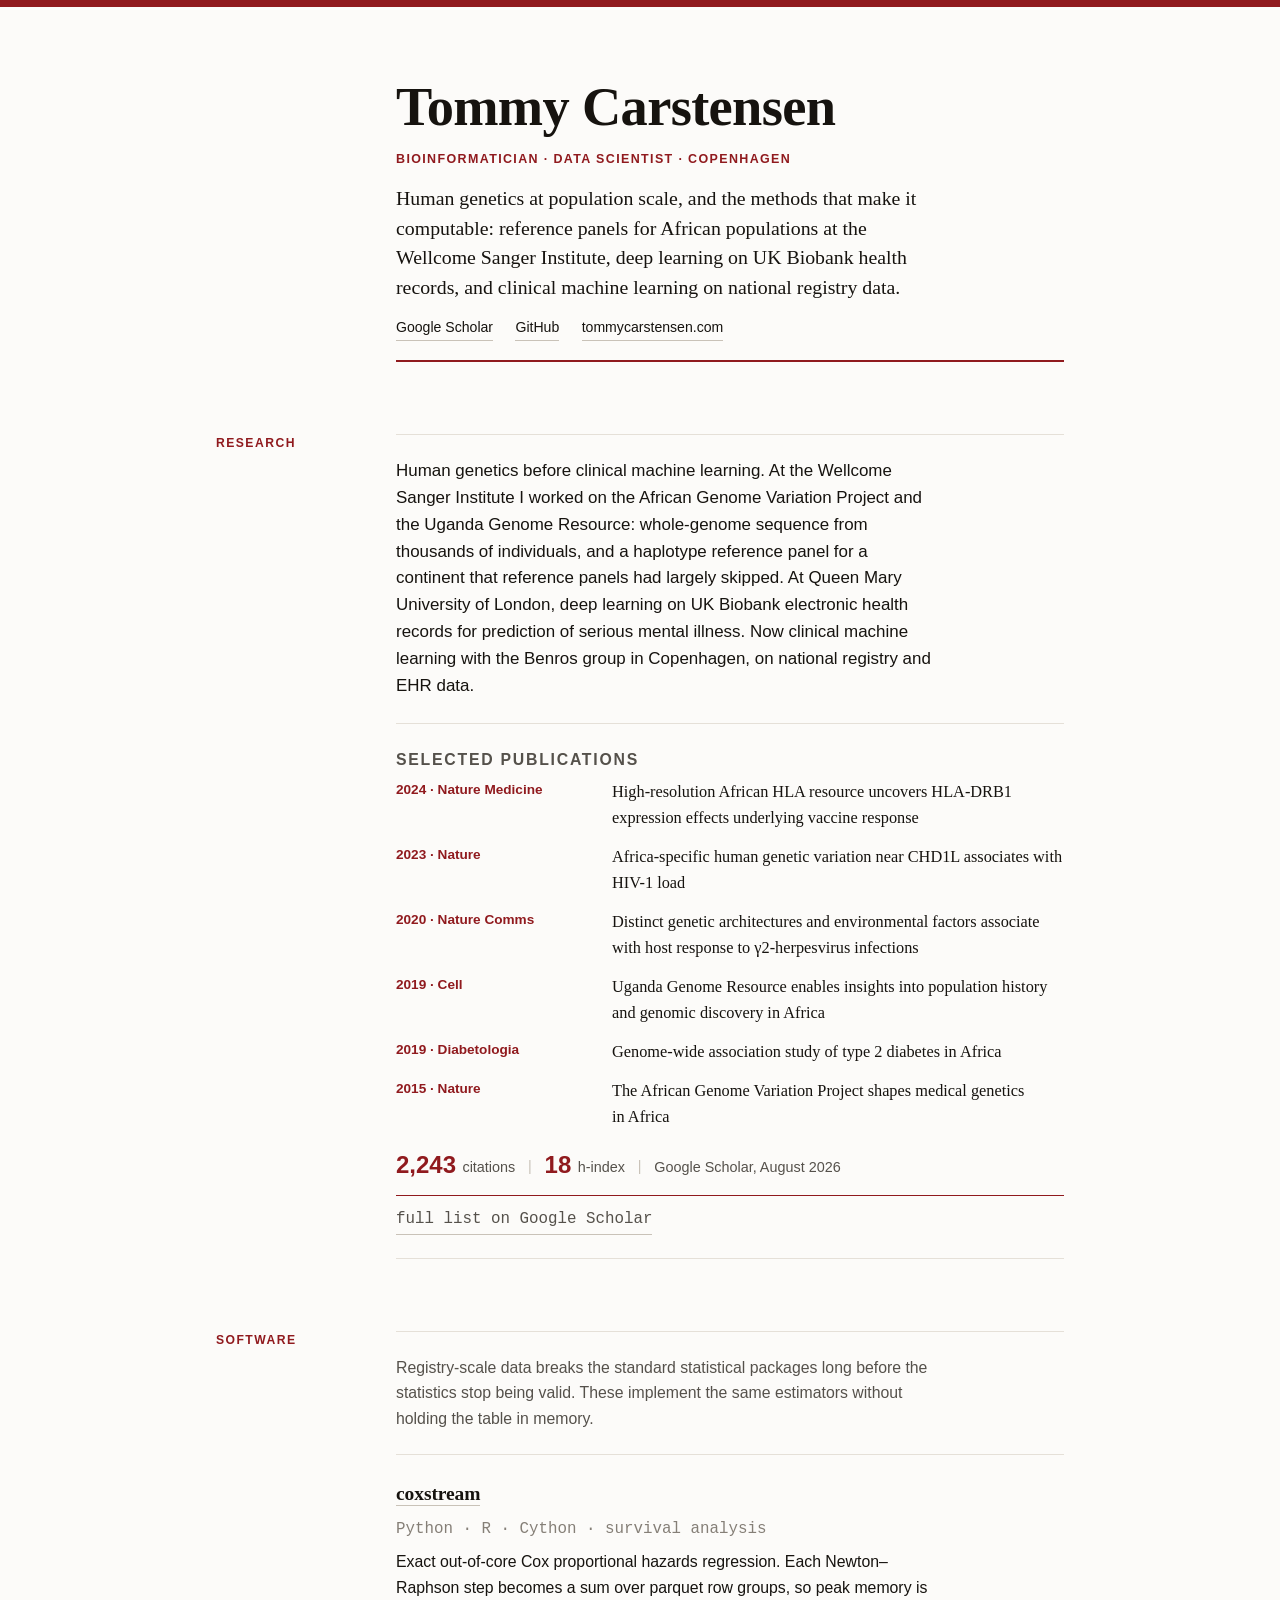
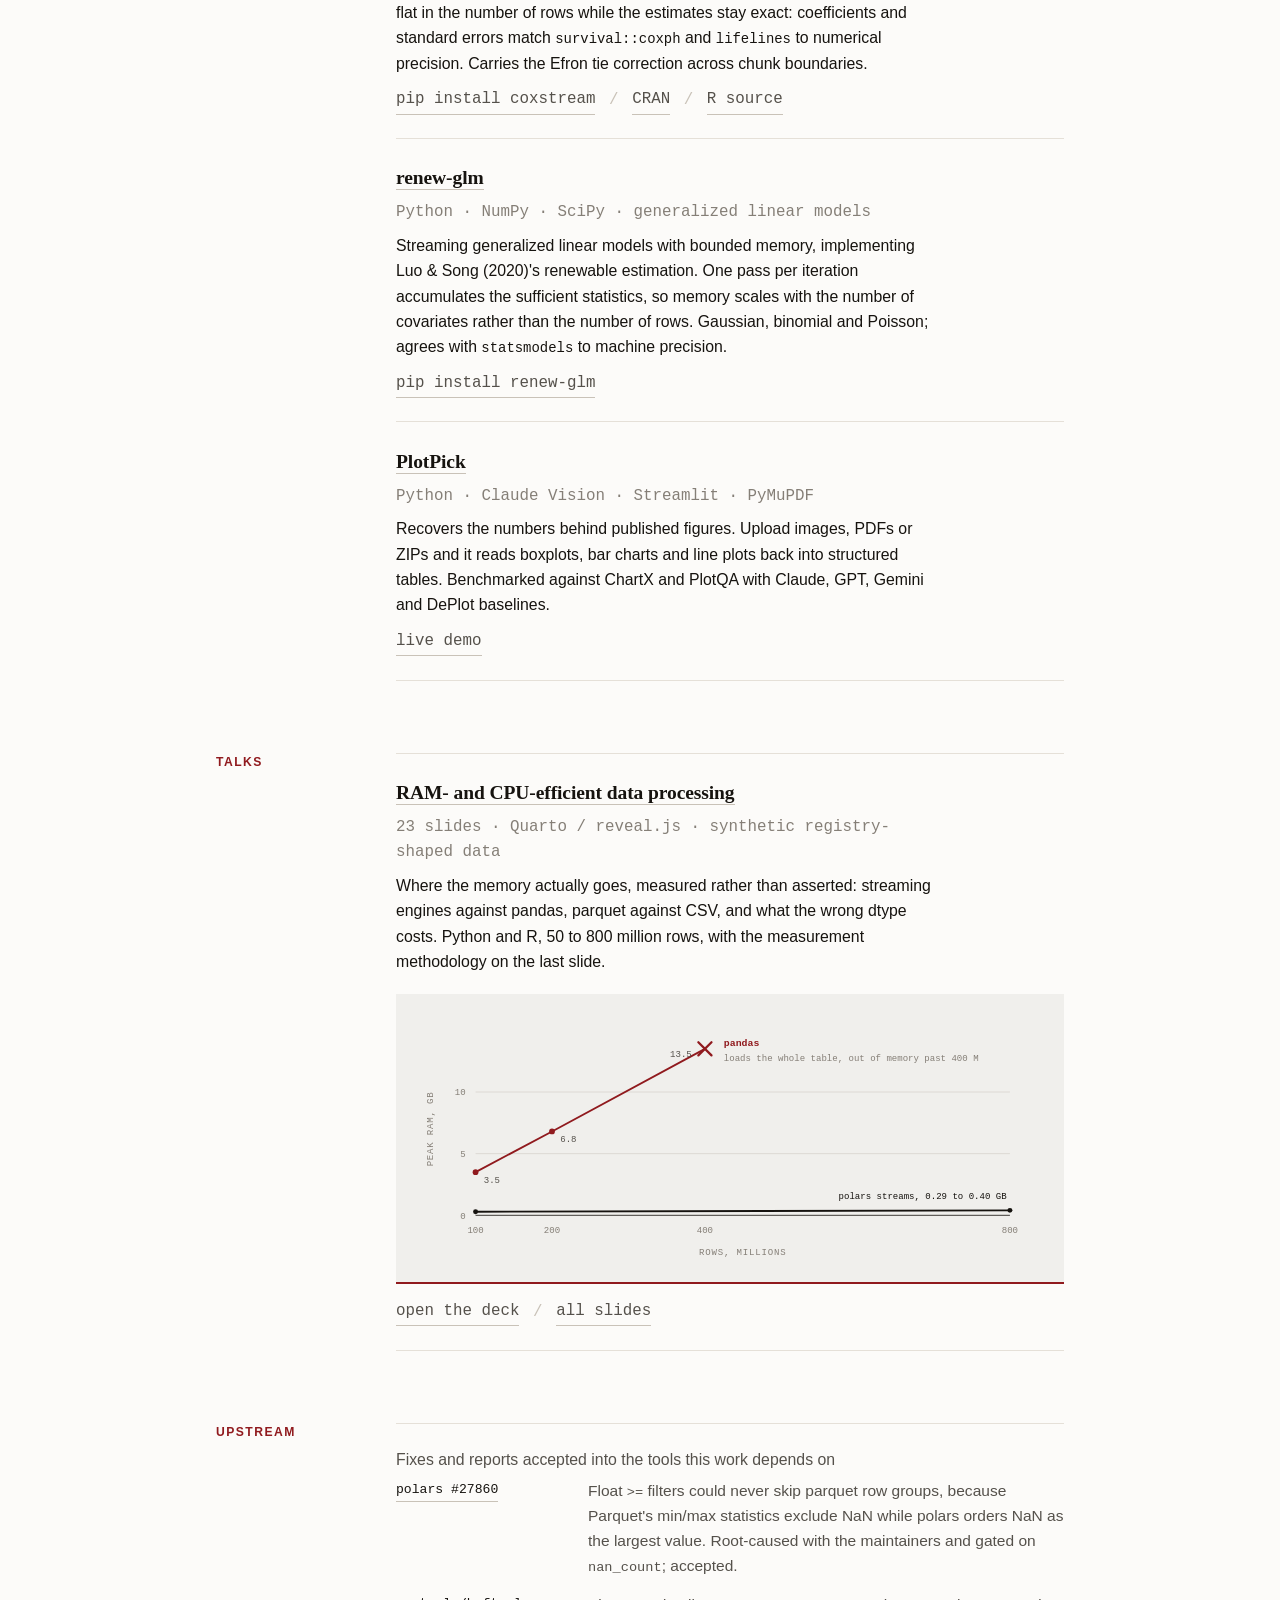
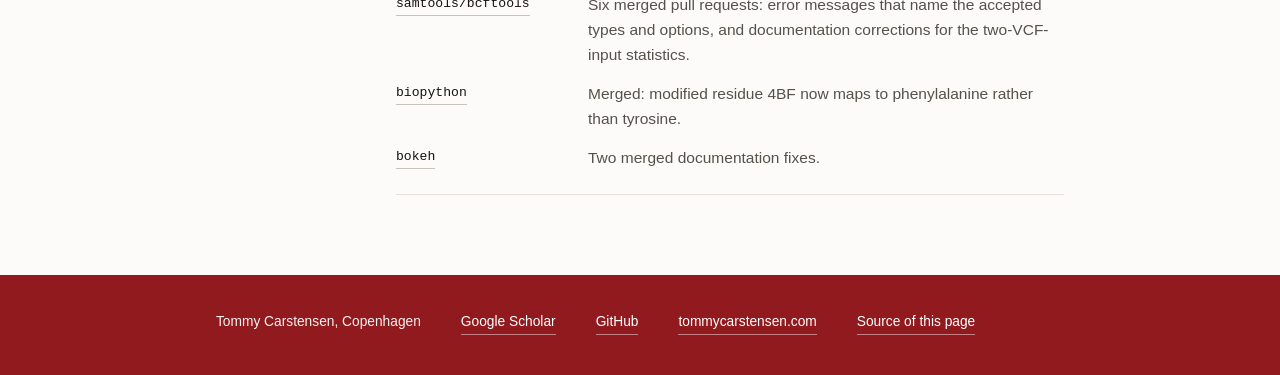
==== index.html @ 406d5fd2 "Follow ku.dk's use of the palette, add a slides index, drop em dashes Applies the University of Cope" ====
<!doctype html>
<html lang="en">
<head>
<meta charset="UTF-8">
<meta name="viewport" content="width=device-width, initial-scale=1.0">
<title>Tommy Carstensen: human genetics and clinical machine learning</title>
<meta name="description" content="Bioinformatician and data scientist in Copenhagen. Population-scale human genetics: African reference panels at the Wellcome Sanger Institute, UK Biobank health records, clinical machine learning on registry data, and the streaming methods that make exact estimates computable at that scale.">
<meta name="theme-color" content="#901A1E">
<meta property="og:type" content="profile">
<meta property="og:title" content="Tommy Carstensen">
<meta property="og:description" content="Human genetics at population scale, and the methods that make it computable.">
<meta property="og:url" content="https://tommycarstensen.github.io/">
<meta property="og:image" content="https://tommycarstensen.github.io/slides/optimization-preview.png">
<link rel="icon" href="data:image/svg+xml,<svg xmlns='http://www.w3.org/2000/svg' viewBox='0 0 32 32'><rect width='32' height='32' fill='%23FCFBF9'/><path d='M4 26 L26 24' stroke='%2316130F' stroke-width='2.6' stroke-linecap='round' fill='none'/><path d='M4 26 L13 26 L22 6' stroke='%23901A1E' stroke-width='3.4' stroke-linecap='round' stroke-linejoin='round' fill='none'/></svg>">
<link rel="stylesheet" href="style.css">
</head>
<body>

<div class="band" aria-hidden="true"></div>

<main>

  <header class="masthead">
    <h1>Tommy Carstensen</h1>
    <p class="role">Bioinformatician &middot; data scientist &middot; Copenhagen</p>
    <p class="lede">Human genetics at population scale, and the methods that make it computable: reference panels for African populations at the Wellcome Sanger Institute, deep learning on UK Biobank health records, and clinical machine learning on national registry data.</p>
    <nav class="links" aria-label="Elsewhere">
      <a href="https://scholar.google.com/citations?user=UA_ITtQAAAAJ">Google Scholar</a>
      <a href="https://github.com/tommycarstensen">GitHub</a>
      <a href="https://tommycarstensen.com">tommycarstensen.com</a>
    </nav>
  </header>

  <section class="block">
    <h2>Research</h2>
    <div class="entries">
      <article class="entry">
        <p class="lead-para">Human genetics before clinical machine learning. At the Wellcome Sanger Institute I worked on the African Genome Variation Project and the Uganda Genome Resource: whole-genome sequence from thousands of individuals, and a haplotype reference panel for a continent that reference panels had largely skipped. At Queen Mary University of London, deep learning on UK Biobank electronic health records for prediction of serious mental illness. Now clinical machine learning with the Benros group in Copenhagen, on national registry and EHR data.</p>
      </article>

      <article class="entry">
        <p class="entry-label">Selected publications</p>
        <ul class="pubs">
          <li>
            <span class="venue">2024 &middot; Nature Medicine</span>
            <span class="pub-title">High-resolution African HLA resource uncovers HLA-DRB1 expression effects underlying vaccine response</span>
          </li>
          <li>
            <span class="venue">2023 &middot; Nature</span>
            <span class="pub-title">Africa-specific human genetic variation near CHD1L associates with HIV-1 load</span>
          </li>
          <li>
            <span class="venue">2020 &middot; Nature Comms</span>
            <span class="pub-title">Distinct genetic architectures and environmental factors associate with host response to γ2-herpesvirus infections</span>
          </li>
          <li>
            <span class="venue">2019 &middot; Cell</span>
            <span class="pub-title">Uganda Genome Resource enables insights into population history and genomic discovery in Africa</span>
          </li>
          <li>
            <span class="venue">2019 &middot; Diabetologia</span>
            <span class="pub-title">Genome-wide association study of type 2 diabetes in Africa</span>
          </li>
          <li>
            <span class="venue">2015 &middot; Nature</span>
            <span class="pub-title">The African Genome Variation Project shapes medical genetics in Africa</span>
          </li>
        </ul>
        <p class="metrics"><strong>2,243</strong> citations <span class="sep">|</span> <strong>18</strong> h-index <span class="sep">|</span> Google Scholar, August 2026</p>
        <p class="entry-links">
          <a href="https://scholar.google.com/citations?user=UA_ITtQAAAAJ">full list on Google Scholar</a>
        </p>
      </article>
    </div>
  </section>

  <section class="block">
    <h2>Software</h2>
    <div class="entries">

      <article class="entry">
        <p class="entry-intro">Registry-scale data breaks the standard statistical packages long before the statistics stop being valid. These implement the same estimators without holding the table in memory.</p>
      </article>

      <article class="entry">
        <h3><a href="https://github.com/tommycarstensen/coxstream">coxstream</a></h3>
        <p class="entry-meta">Python · R · Cython · survival analysis</p>
        <p>Exact out-of-core Cox proportional hazards regression. Each Newton–Raphson step becomes a sum over parquet row groups, so peak memory is flat in the number of rows while the estimates stay exact: coefficients and standard errors match <code>survival::coxph</code> and <code>lifelines</code> to numerical precision. Carries the Efron tie correction across chunk boundaries.</p>
        <p class="entry-links">
          <a href="https://pypi.org/project/coxstream/">pip install coxstream</a>
          <span aria-hidden="true">/</span>
          <a href="https://cran.r-project.org/package=coxstream">CRAN</a>
          <span aria-hidden="true">/</span>
          <a href="https://github.com/tommycarstensen/coxstream-r">R source</a>
        </p>
      </article>

      <article class="entry">
        <h3><a href="https://github.com/tommycarstensen/renew-glm">renew-glm</a></h3>
        <p class="entry-meta">Python · NumPy · SciPy · generalized linear models</p>
        <p>Streaming generalized linear models with bounded memory, implementing Luo &amp; Song (2020)'s renewable estimation. One pass per iteration accumulates the sufficient statistics, so memory scales with the number of covariates rather than the number of rows. Gaussian, binomial and Poisson; agrees with <code>statsmodels</code> to machine precision.</p>
        <p class="entry-links">
          <a href="https://pypi.org/project/renew-glm/">pip install renew-glm</a>
        </p>
      </article>

      <article class="entry">
        <h3><a href="https://github.com/tommycarstensen/plotpick">PlotPick</a></h3>
        <p class="entry-meta">Python · Claude Vision · Streamlit · PyMuPDF</p>
        <p>Recovers the numbers behind published figures. Upload images, PDFs or ZIPs and it reads boxplots, bar charts and line plots back into structured tables. Benchmarked against ChartX and PlotQA with Claude, GPT, Gemini and DePlot baselines.</p>
        <p class="entry-links">
          <a href="https://plotpick.streamlit.app">live demo</a>
        </p>
      </article>

    </div>
  </section>

  <section class="block">
    <h2>Talks</h2>
    <div class="entries">
      <article class="entry">
        <h3><a href="slides/optimization.html">RAM- and CPU-efficient data processing</a></h3>
        <p class="entry-meta">23 slides · Quarto / reveal.js · synthetic registry-shaped data</p>
        <p>Where the memory actually goes, measured rather than asserted: streaming engines against pandas, parquet against CSV, and what the wrong dtype costs. Python and R, 50 to 800 million rows, with the measurement methodology on the last slide.</p>

        <figure class="plot-figure">
          <svg class="plot" viewBox="0 0 760 300" role="img" aria-labelledby="plot-title plot-desc">
            <title id="plot-title">Peak memory when grouping 100 to 800 million rows</title>
            <desc id="plot-desc">pandas needs 3.5 GB at 100 million rows and 13.5 GB at 400 million, then runs out of memory. polars streams the same query and stays between 0.29 and 0.40 GB all the way to 800 million rows.</desc>

            <g class="grid">
              <line x1="70" y1="165" x2="720" y2="165"></line>
              <line x1="70" y1="90"  x2="720" y2="90"></line>
            </g>
            <line class="baseline" x1="70" y1="240" x2="720" y2="240"></line>

            <g class="tick">
              <text x="58" y="244" text-anchor="end">0</text>
              <text x="58" y="169" text-anchor="end">5</text>
              <text x="58" y="94"  text-anchor="end">10</text>
              <text x="70"  y="262" text-anchor="middle">100</text>
              <text x="163" y="262" text-anchor="middle">200</text>
              <text x="349" y="262" text-anchor="middle">400</text>
              <text x="720" y="262" text-anchor="middle">800</text>
              <text x="395" y="288" text-anchor="middle" class="axis-title">ROWS, MILLIONS</text>
              <text x="18" y="135" text-anchor="middle" class="axis-title" transform="rotate(-90 18 135)">PEAK RAM, GB</text>
            </g>

            <polyline class="line-stream" points="70,235.7 720,234"></polyline>
            <polyline class="line-load"   points="70,187.5 163,138 349,37.5"></polyline>

            <g class="dot-stream">
              <circle cx="70"  cy="235.7" r="3"></circle>
              <circle cx="720" cy="234"   r="3"></circle>
            </g>

            <g class="dot-load">
              <circle cx="70"  cy="187.5" r="3.5"></circle>
              <circle cx="163" cy="138"   r="3.5"></circle>
            </g>

            <g class="oom">
              <line x1="341" y1="29.5" x2="357" y2="45.5"></line>
              <line x1="357" y1="29.5" x2="341" y2="45.5"></line>
            </g>

            <g class="values">
              <text class="value" x="80"  y="201">3.5</text>
              <text class="value" x="173" y="151">6.8</text>
              <text class="value" x="333" y="47" text-anchor="end">13.5</text>
            </g>

            <g class="annot">
              <text x="372" y="34" class="annot-load">pandas</text>
              <text x="372" y="52" class="annot-sub annot-wide">loads the whole table, out of memory past 400 M</text>
              <text x="372" y="56" class="annot-sub annot-narrow">out of memory past 400 M</text>
              <text x="716" y="220" text-anchor="end" class="annot-strm">polars streams, 0.29 to 0.40 GB</text>
            </g>
          </svg>
        </figure>

        <p class="entry-links">
          <a href="slides/optimization.html">open the deck</a>
          <span aria-hidden="true">/</span>
          <a href="slides/">all slides</a>
        </p>
      </article>
    </div>
  </section>

  <section class="block">
    <h2>Upstream</h2>
    <div class="entries">
      <article class="entry">
        <p class="entry-intro">Fixes and reports accepted into the tools this work depends on</p>
        <ul class="upstream">
          <li>
            <a href="https://github.com/pola-rs/polars/issues/27860">polars #27860</a>
            <span>Float <code>&gt;=</code> filters could never skip parquet row groups, because Parquet's min/max statistics exclude NaN while polars orders NaN as the largest value. Root-caused with the maintainers and gated on <code>nan_count</code>; accepted.</span>
          </li>
          <li>
            <a href="https://github.com/samtools/bcftools/pulls?q=is%3Apr+author%3Atommycarstensen+is%3Amerged">samtools/bcftools</a>
            <span>Six merged pull requests: error messages that name the accepted types and options, and documentation corrections for the two-VCF-input statistics.</span>
          </li>
          <li>
            <a href="https://github.com/biopython/biopython/pulls?q=is%3Apr+author%3Atommycarstensen+is%3Amerged">biopython</a>
            <span>Merged: modified residue 4BF now maps to phenylalanine rather than tyrosine.</span>
          </li>
          <li>
            <a href="https://github.com/bokeh/bokeh/pulls?q=is%3Apr+author%3Atommycarstensen+is%3Amerged">bokeh</a>
            <span>Two merged documentation fixes.</span>
          </li>
        </ul>
      </article>
    </div>
  </section>

</main>

<footer class="site-footer">
  <div class="inner">
    <span>Tommy Carstensen, Copenhagen</span>
    <a href="https://scholar.google.com/citations?user=UA_ITtQAAAAJ">Google Scholar</a>
    <a href="https://github.com/tommycarstensen">GitHub</a>
    <a href="https://tommycarstensen.com">tommycarstensen.com</a>
    <a href="https://github.com/tommycarstensen/tommycarstensen.github.io">Source of this page</a>
  </div>
</footer>

<script>
(function () {
  if (window.matchMedia('(prefers-reduced-motion: reduce)').matches) return;
  document.body.classList.add('animate');
})();
</script>

</body>
</html>
---- style.css ----
/* ------------------------------------------------------------------
   Palette and structure follow how the University of Copenhagen uses
   its own identity on ku.dk: a KU-red band above the masthead, black
   serif display headings, sans-serif body text, red reserved for
   labels, figures and rules, a light grey panel for exhibits, and a
   solid KU-red footer block.

   KU-rød #901A1E and KU-grå #666666 are the two values KU publishes
   (designguide.ku.dk). The warm neutrals are derived around the red.

   Single theme, deliberately: lightening KU-rød for a dark ground
   turns it into a coral that belongs to no one.
   ------------------------------------------------------------------ */

:root {
  --ku:      #901a1e;
  --ku-deep: #6f1417;

  --paper: #fcfbf9;
  --panel: #f0efec;
  --ink:   #16130f;
  --muted: #55514b;
  --faint: #857f77;
  --line:  #e5e0d8;
  --rule:  #c9c2b8;

  --serif: "Iowan Old Style", Charter, Georgia, "Times New Roman", serif;
  --sans:  "Helvetica Neue", Helvetica, Arial, system-ui, sans-serif;
  --mono:  ui-monospace, SFMono-Regular, "SF Mono", Menlo, Consolas, monospace;

  --measure: 34rem;
  --gap:     clamp(2.75rem, 6vw, 4.5rem);
  --pad:     1.5rem;
  --width:   56rem;
}

*, *::before, *::after { box-sizing: border-box; margin: 0; padding: 0; }

html { -webkit-text-size-adjust: 100%; }

body {
  background: var(--paper);
  color: var(--ink);
  font-family: var(--sans);
  font-size: 1.02rem;
  line-height: 1.6;
  overflow-wrap: break-word;
}

/* KU-red band across the top, as on ku.dk */
.band { height: 7px; background: var(--ku); }

main {
  max-width: var(--width);
  margin: 0 auto;
  padding: clamp(3rem, 7vw, 4.5rem) var(--pad) 5rem;
  display: flex;
  flex-direction: column;
  gap: var(--gap);
}

a { color: inherit; }

a:focus-visible { outline: 2px solid var(--ku); outline-offset: 3px; }

code { font-family: var(--mono); font-size: 0.88em; }

/* ── Masthead ───────────────────────────────────────────────── */

.masthead { display: grid; grid-template-columns: 1fr; gap: 0.85rem; }

.masthead h1 {
  font-family: var(--serif);
  font-size: clamp(2.3rem, 5vw, 3.4rem);
  font-weight: 600;
  letter-spacing: -0.012em;
  line-height: 1.06;
}

.role {
  font-size: 0.78rem;
  font-weight: 600;
  letter-spacing: 0.11em;
  text-transform: uppercase;
  color: var(--ku);
}

.masthead::after {
  content: "";
  height: 2px;
  background: var(--ku);
  margin-top: 0.35rem;
}

@media (min-width: 54rem) {
  .masthead { grid-template-columns: 8rem minmax(0, 1fr); column-gap: 3.25rem; }
  .masthead > *,
  .masthead::after { grid-column: 2; }
}

.lede {
  font-family: var(--serif);
  font-size: 1.24rem;
  line-height: 1.5;
  max-width: var(--measure);
  text-wrap: pretty;
}

.links { display: flex; flex-wrap: wrap; gap: 0.35rem 1.4rem; font-size: 0.88rem; }

.links a {
  color: var(--ink);
  text-decoration: none;
  border-bottom: 1px solid var(--rule);
  padding-bottom: 1px;
  transition: color 0.15s, border-color 0.15s;
}

.links a:hover { color: var(--ku); border-color: var(--ku); }

/* ── Blocks ─────────────────────────────────────────────────── */

.block { display: grid; grid-template-columns: 1fr; gap: 1rem; }

.block h2 {
  font-size: 0.76rem;
  font-weight: 700;
  letter-spacing: 0.12em;
  text-transform: uppercase;
  color: var(--ku);
}

@media (min-width: 54rem) {
  .block { grid-template-columns: 8rem minmax(0, 1fr); gap: 0 3.25rem; }
  .block h2 { position: sticky; top: 2.5rem; align-self: start; }
}

.entries { display: flex; flex-direction: column; }

.entry {
  border-top: 1px solid var(--line);
  padding: 1.45rem 0;
  display: flex;
  flex-direction: column;
  gap: 0.45rem;
}

.entry:last-child { border-bottom: 1px solid var(--line); }

.entry h3 {
  font-family: var(--serif);
  font-size: 1.22rem;
  font-weight: 600;
  letter-spacing: -0.005em;
}

.entry h3 a { text-decoration: none; border-bottom: 1.5px solid var(--rule); padding-bottom: 1px; transition: color 0.15s, border-color 0.15s; }
.entry h3 a:hover { color: var(--ku); border-color: var(--ku); }

.entry-meta { font-family: var(--mono); font-size: 0.75rem; color: var(--faint); }

.entry p { max-width: var(--measure); font-size: 0.99rem; }

.entry .lead-para { font-size: 1.06rem; line-height: 1.58; }

/* Sentences: normal case. Uppercase is for the short label below only. */
.entry-intro { color: var(--muted); }

.entry-label {
  font-size: 0.76rem;
  font-weight: 700;
  letter-spacing: 0.11em;
  text-transform: uppercase;
  color: var(--muted);
}

.entry-links {
  display: flex;
  flex-wrap: wrap;
  align-items: center;
  gap: 0.5rem 0.85rem;
  font-family: var(--mono);
  font-size: 0.78rem;
  margin-top: 0.25rem;
}

.entry-links a {
  color: var(--muted);
  text-decoration: none;
  border-bottom: 1px solid var(--rule);
  padding-bottom: 1px;
  transition: color 0.15s, border-color 0.15s;
}

.entry-links a:hover { color: var(--ku); border-color: var(--ku); }

.entry-links span { color: var(--rule); }

/* ── Figure, on a grey panel as ku.dk frames its exhibits ───── */

.plot-figure {
  background: var(--panel);
  padding: 1.5rem 1.35rem 1.1rem;
  margin: 0.75rem 0 0.25rem;
  border-bottom: 2px solid var(--ku);
}

.plot { width: 100%; height: auto; display: block; }

.plot .baseline { stroke: var(--ink); stroke-width: 1; }
.plot .grid line { stroke: #d8d5cf; stroke-width: 1; }

.plot text { font-family: var(--mono); font-variant-numeric: tabular-nums; }
.plot .tick text { font-size: 11px; fill: var(--faint); }
.plot .axis-title { font-size: 10px; letter-spacing: 0.09em; fill: var(--faint); }

.plot polyline { fill: none; stroke-linecap: round; stroke-linejoin: round; }

.line-stream { stroke: var(--ink); stroke-width: 2.25; }
.line-load   { stroke: var(--ku);  stroke-width: 2.25; }

.dot-load circle   { fill: var(--ku); }
.dot-stream circle { fill: var(--ink); }

.oom line { stroke: var(--ku); stroke-width: 2.75; stroke-linecap: round; }

.value      { font-size: 11px; fill: var(--muted); }
.annot-load { font-size: 12px; font-weight: 700; fill: var(--ku); }
.annot-sub  { font-size: 11px; fill: var(--faint); }
.annot-strm { font-size: 11px; fill: var(--ink); }

.annot-narrow { display: none; }

body.animate .line-load,
body.animate .line-stream {
  stroke-dasharray: 1400;
  stroke-dashoffset: 1400;
  animation: draw 1s ease-out forwards;
}

body.animate .line-stream { animation-delay: 0.1s; }
body.animate .line-load   { animation-delay: 0.35s; }

@keyframes draw { to { stroke-dashoffset: 0; } }

/* ── Publications ───────────────────────────────────────────── */

.pubs { list-style: none; display: flex; flex-direction: column; gap: 0.8rem; }

.pubs li { display: grid; gap: 0.1rem 1.5rem; }

@media (min-width: 40rem) {
  .pubs li { grid-template-columns: 12rem minmax(0, 1fr); }
}

.pubs .venue {
  font-size: 0.85rem;
  font-weight: 700;
  color: var(--ku);
  align-self: start;
  font-variant-numeric: tabular-nums;
}

.pubs .pub-title { font-family: var(--serif); font-size: 1.02rem; text-wrap: pretty; }

/* Citation figures in the ku.dk "Tal og fakta" manner: red numeral,
   quiet caption, thin red rule closing the block. */
.entry .metrics {
  max-width: none;
  margin-top: 0.5rem;
  padding-bottom: 0.7rem;
  border-bottom: 1px solid var(--ku);
  font-size: 0.9rem;
  color: var(--muted);
  font-variant-numeric: tabular-nums;
}

.entry .metrics strong {
  font-size: 1.5rem;
  font-weight: 700;
  color: var(--ku);
  vertical-align: -0.06em;
  margin-right: 0.15rem;
}

.entry .metrics .sep { margin: 0 0.55rem; color: var(--rule); }

/* ── Upstream ───────────────────────────────────────────────── */

.upstream { list-style: none; display: flex; flex-direction: column; gap: 0.9rem; }

.upstream li { display: grid; gap: 0.1rem 1.5rem; max-width: var(--measure); }

@media (min-width: 40rem) {
  .upstream li { grid-template-columns: 10.5rem minmax(0, 1fr); max-width: none; }
}

.upstream a {
  font-family: var(--mono);
  font-size: 0.82rem;
  color: var(--ink);
  text-decoration: none;
  border-bottom: 1px solid var(--rule);
  justify-self: start;
  align-self: start;
  padding-bottom: 1px;
}

.upstream a:hover { color: var(--ku); border-color: var(--ku); }

.upstream span { font-size: 0.97rem; color: var(--muted); max-width: var(--measure); }

/* ── Footer, a solid KU-red block as on ku.dk ───────────────── */

.site-footer { background: var(--ku); color: #f7f2f0; }

.site-footer .inner {
  max-width: var(--width);
  margin: 0 auto;
  padding: 2.25rem var(--pad) 2.5rem;
  display: flex;
  flex-wrap: wrap;
  gap: 0.6rem 2.5rem;
  font-size: 0.86rem;
}

.site-footer a { color: #ffffff; text-decoration: none; border-bottom: 1px solid rgba(255, 255, 255, 0.45); padding-bottom: 1px; }
.site-footer a:hover { border-color: #ffffff; }

.site-footer a:focus-visible { outline: 2px solid #ffffff; outline-offset: 3px; }

@media (max-width: 46rem) {
  .plot .tick text { font-size: 15px; }
  .plot .axis-title { font-size: 13px; }
  .value { font-size: 14px; }
  .annot-load { font-size: 18px; }
  .annot-sub  { font-size: 14px; }
  .annot-strm { font-size: 14px; }
  .annot-wide { display: none; }
  .annot-narrow { display: block; }
}

@media (prefers-reduced-motion: reduce) {
  * { animation: none !important; transition: none !important; }
}
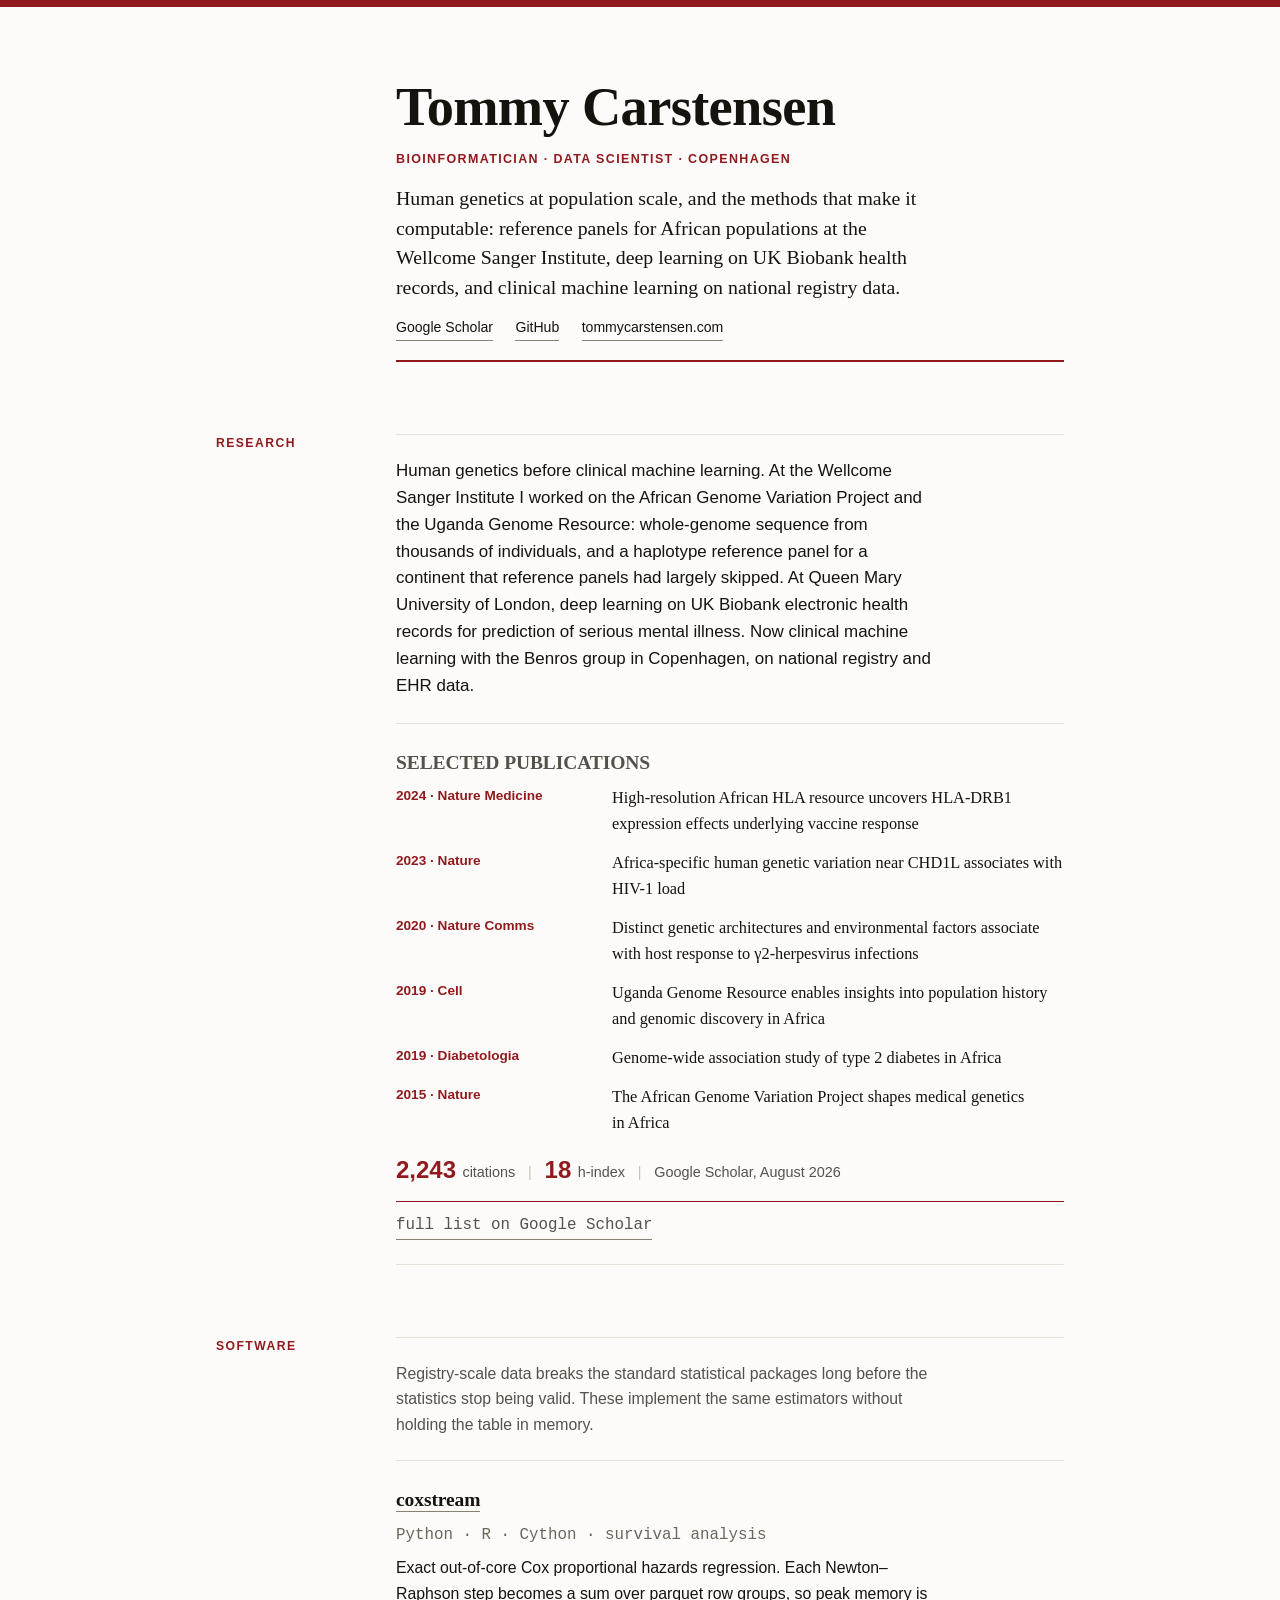
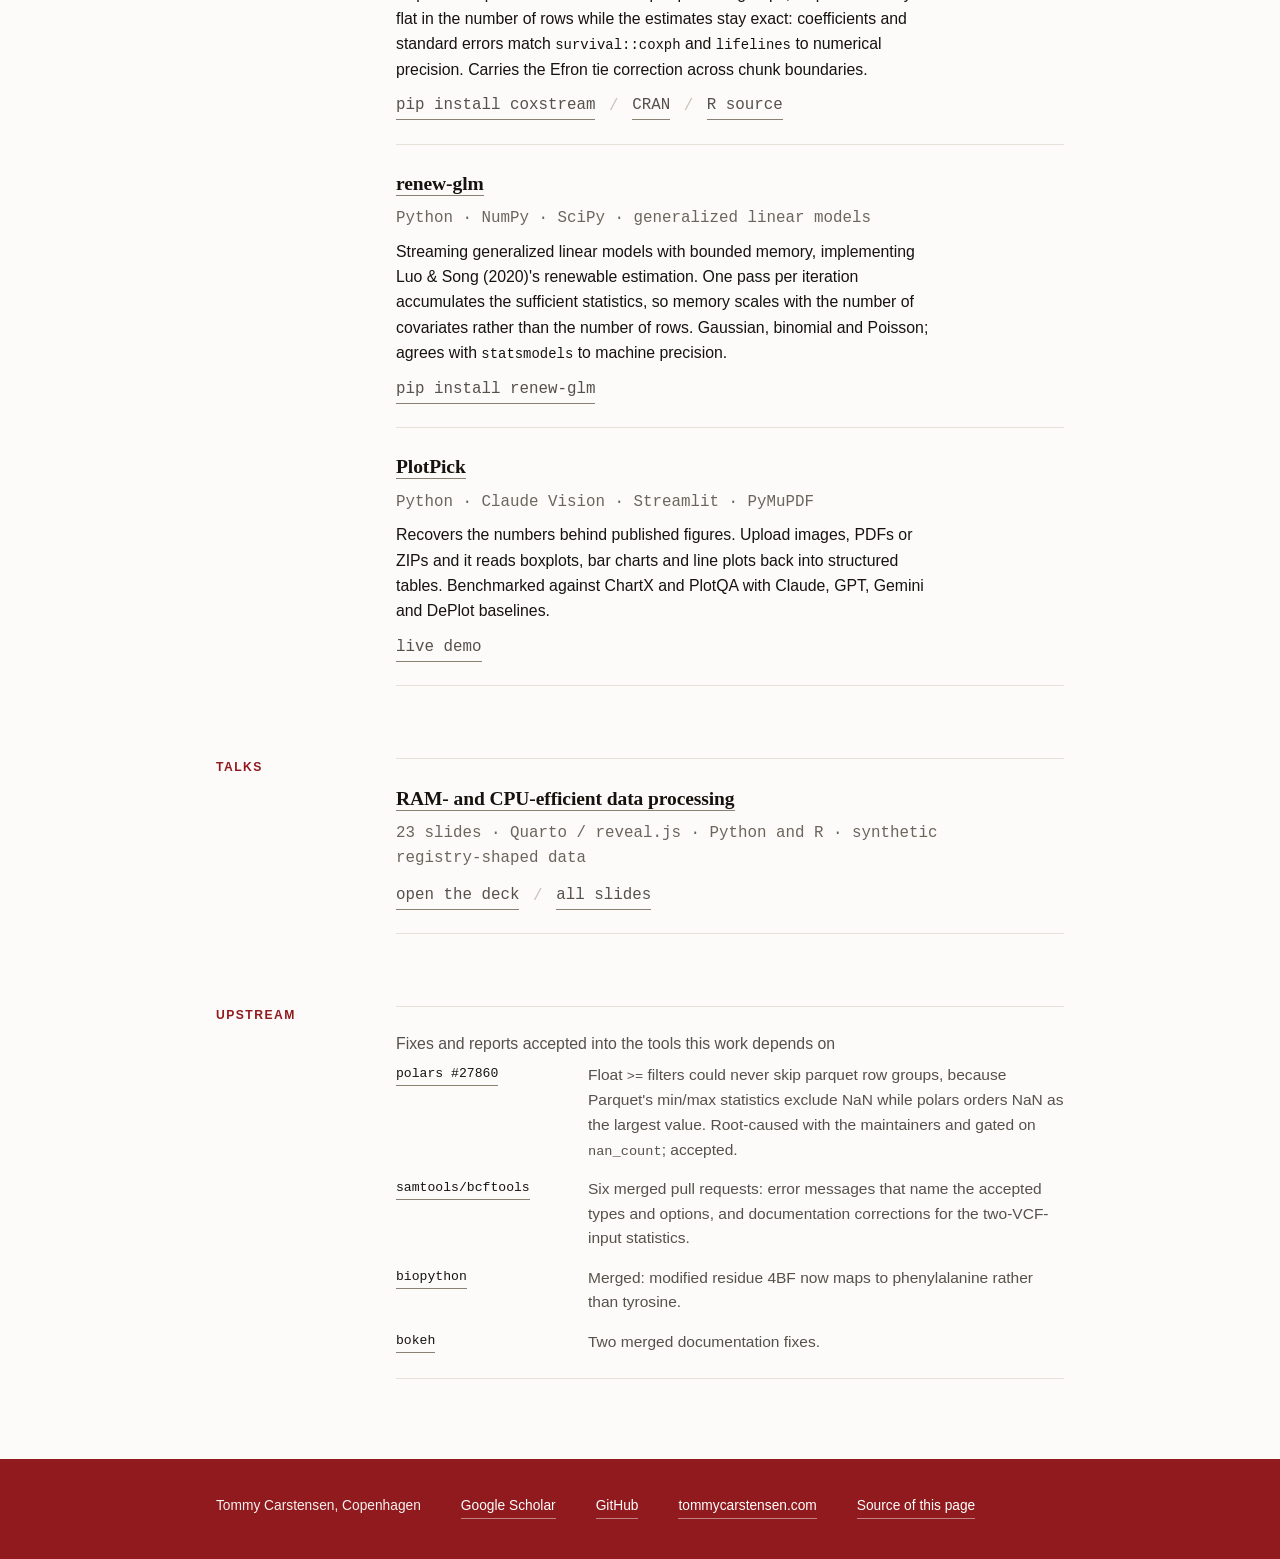
==== commit 7c633d3f: "Trim the talks entry, move the figure to the slides index, fix accessibility defects The talks entry" ====
--- a/index.html
+++ b/index.html
@@ -39,7 +39,7 @@
       </article>
 
       <article class="entry">
-        <p class="entry-label">Selected publications</p>
+        <h3 class="entry-label">Selected publications</h3>
         <ul class="pubs">
           <li>
             <span class="venue">2024 &middot; Nature Medicine</span>
@@ -66,7 +66,7 @@
             <span class="pub-title">The African Genome Variation Project shapes medical genetics in Africa</span>
           </li>
         </ul>
-        <p class="metrics"><strong>2,243</strong> citations <span class="sep">|</span> <strong>18</strong> h-index <span class="sep">|</span> Google Scholar, August 2026</p>
+        <p class="metrics"><strong>2,243</strong> citations <span class="sep" aria-hidden="true">|</span> <strong>18</strong> h-index <span class="sep" aria-hidden="true">|</span> Google Scholar, August 2026</p>
         <p class="entry-links">
           <a href="https://scholar.google.com/citations?user=UA_ITtQAAAAJ">full list on Google Scholar</a>
         </p>
@@ -121,65 +121,7 @@
     <div class="entries">
       <article class="entry">
         <h3><a href="slides/optimization.html">RAM- and CPU-efficient data processing</a></h3>
-        <p class="entry-meta">23 slides · Quarto / reveal.js · synthetic registry-shaped data</p>
-        <p>Where the memory actually goes, measured rather than asserted: streaming engines against pandas, parquet against CSV, and what the wrong dtype costs. Python and R, 50 to 800 million rows, with the measurement methodology on the last slide.</p>
-
-        <figure class="plot-figure">
-          <svg class="plot" viewBox="0 0 760 300" role="img" aria-labelledby="plot-title plot-desc">
-            <title id="plot-title">Peak memory when grouping 100 to 800 million rows</title>
-            <desc id="plot-desc">pandas needs 3.5 GB at 100 million rows and 13.5 GB at 400 million, then runs out of memory. polars streams the same query and stays between 0.29 and 0.40 GB all the way to 800 million rows.</desc>
-
-            <g class="grid">
-              <line x1="70" y1="165" x2="720" y2="165"></line>
-              <line x1="70" y1="90"  x2="720" y2="90"></line>
-            </g>
-            <line class="baseline" x1="70" y1="240" x2="720" y2="240"></line>
-
-            <g class="tick">
-              <text x="58" y="244" text-anchor="end">0</text>
-              <text x="58" y="169" text-anchor="end">5</text>
-              <text x="58" y="94"  text-anchor="end">10</text>
-              <text x="70"  y="262" text-anchor="middle">100</text>
-              <text x="163" y="262" text-anchor="middle">200</text>
-              <text x="349" y="262" text-anchor="middle">400</text>
-              <text x="720" y="262" text-anchor="middle">800</text>
-              <text x="395" y="288" text-anchor="middle" class="axis-title">ROWS, MILLIONS</text>
-              <text x="18" y="135" text-anchor="middle" class="axis-title" transform="rotate(-90 18 135)">PEAK RAM, GB</text>
-            </g>
-
-            <polyline class="line-stream" points="70,235.7 720,234"></polyline>
-            <polyline class="line-load"   points="70,187.5 163,138 349,37.5"></polyline>
-
-            <g class="dot-stream">
-              <circle cx="70"  cy="235.7" r="3"></circle>
-              <circle cx="720" cy="234"   r="3"></circle>
-            </g>
-
-            <g class="dot-load">
-              <circle cx="70"  cy="187.5" r="3.5"></circle>
-              <circle cx="163" cy="138"   r="3.5"></circle>
-            </g>
-
-            <g class="oom">
-              <line x1="341" y1="29.5" x2="357" y2="45.5"></line>
-              <line x1="357" y1="29.5" x2="341" y2="45.5"></line>
-            </g>
-
-            <g class="values">
-              <text class="value" x="80"  y="201">3.5</text>
-              <text class="value" x="173" y="151">6.8</text>
-              <text class="value" x="333" y="47" text-anchor="end">13.5</text>
-            </g>
-
-            <g class="annot">
-              <text x="372" y="34" class="annot-load">pandas</text>
-              <text x="372" y="52" class="annot-sub annot-wide">loads the whole table, out of memory past 400 M</text>
-              <text x="372" y="56" class="annot-sub annot-narrow">out of memory past 400 M</text>
-              <text x="716" y="220" text-anchor="end" class="annot-strm">polars streams, 0.29 to 0.40 GB</text>
-            </g>
-          </svg>
-        </figure>
-
+        <p class="entry-meta">23 slides · Quarto / reveal.js · Python and R · synthetic registry-shaped data</p>
         <p class="entry-links">
           <a href="slides/optimization.html">open the deck</a>
           <span aria-hidden="true">/</span>
--- a/style.css
+++ b/style.css
@@ -20,9 +20,10 @@
   --panel: #f0efec;
   --ink:   #16130f;
   --muted: #55514b;
-  --faint: #857f77;
+  --faint: #6b655c;
   --line:  #e5e0d8;
   --rule:  #c9c2b8;
+  --underline: #8a8175;
 
   --serif: "Iowan Old Style", Charter, Georgia, "Times New Roman", serif;
   --sans:  "Helvetica Neue", Helvetica, Arial, system-ui, sans-serif;
@@ -111,7 +112,7 @@
 .links a {
   color: var(--ink);
   text-decoration: none;
-  border-bottom: 1px solid var(--rule);
+  border-bottom: 1px solid var(--underline);
   padding-bottom: 1px;
   transition: color 0.15s, border-color 0.15s;
 }
@@ -154,7 +155,7 @@
   letter-spacing: -0.005em;
 }
 
-.entry h3 a { text-decoration: none; border-bottom: 1.5px solid var(--rule); padding-bottom: 1px; transition: color 0.15s, border-color 0.15s; }
+.entry h3 a { text-decoration: none; border-bottom: 1.5px solid var(--underline); padding-bottom: 1px; transition: color 0.15s, border-color 0.15s; }
 .entry h3 a:hover { color: var(--ku); border-color: var(--ku); }
 
 .entry-meta { font-family: var(--mono); font-size: 0.75rem; color: var(--faint); }
@@ -187,7 +188,7 @@
 .entry-links a {
   color: var(--muted);
   text-decoration: none;
-  border-bottom: 1px solid var(--rule);
+  border-bottom: 1px solid var(--underline);
   padding-bottom: 1px;
   transition: color 0.15s, border-color 0.15s;
 }
@@ -300,7 +301,7 @@
   font-size: 0.82rem;
   color: var(--ink);
   text-decoration: none;
-  border-bottom: 1px solid var(--rule);
+  border-bottom: 1px solid var(--underline);
   justify-self: start;
   align-self: start;
   padding-bottom: 1px;
@@ -330,12 +331,12 @@
 .site-footer a:focus-visible { outline: 2px solid #ffffff; outline-offset: 3px; }
 
 @media (max-width: 46rem) {
-  .plot .tick text { font-size: 15px; }
-  .plot .axis-title { font-size: 13px; }
-  .value { font-size: 14px; }
-  .annot-load { font-size: 18px; }
-  .annot-sub  { font-size: 14px; }
-  .annot-strm { font-size: 14px; }
+  .plot .tick text { font-size: 22px; }
+  .plot .axis-title { font-size: 19px; }
+  .value { font-size: 21px; }
+  .annot-load { font-size: 26px; }
+  .annot-sub  { font-size: 21px; }
+  .annot-strm { font-size: 21px; }
   .annot-wide { display: none; }
   .annot-narrow { display: block; }
 }
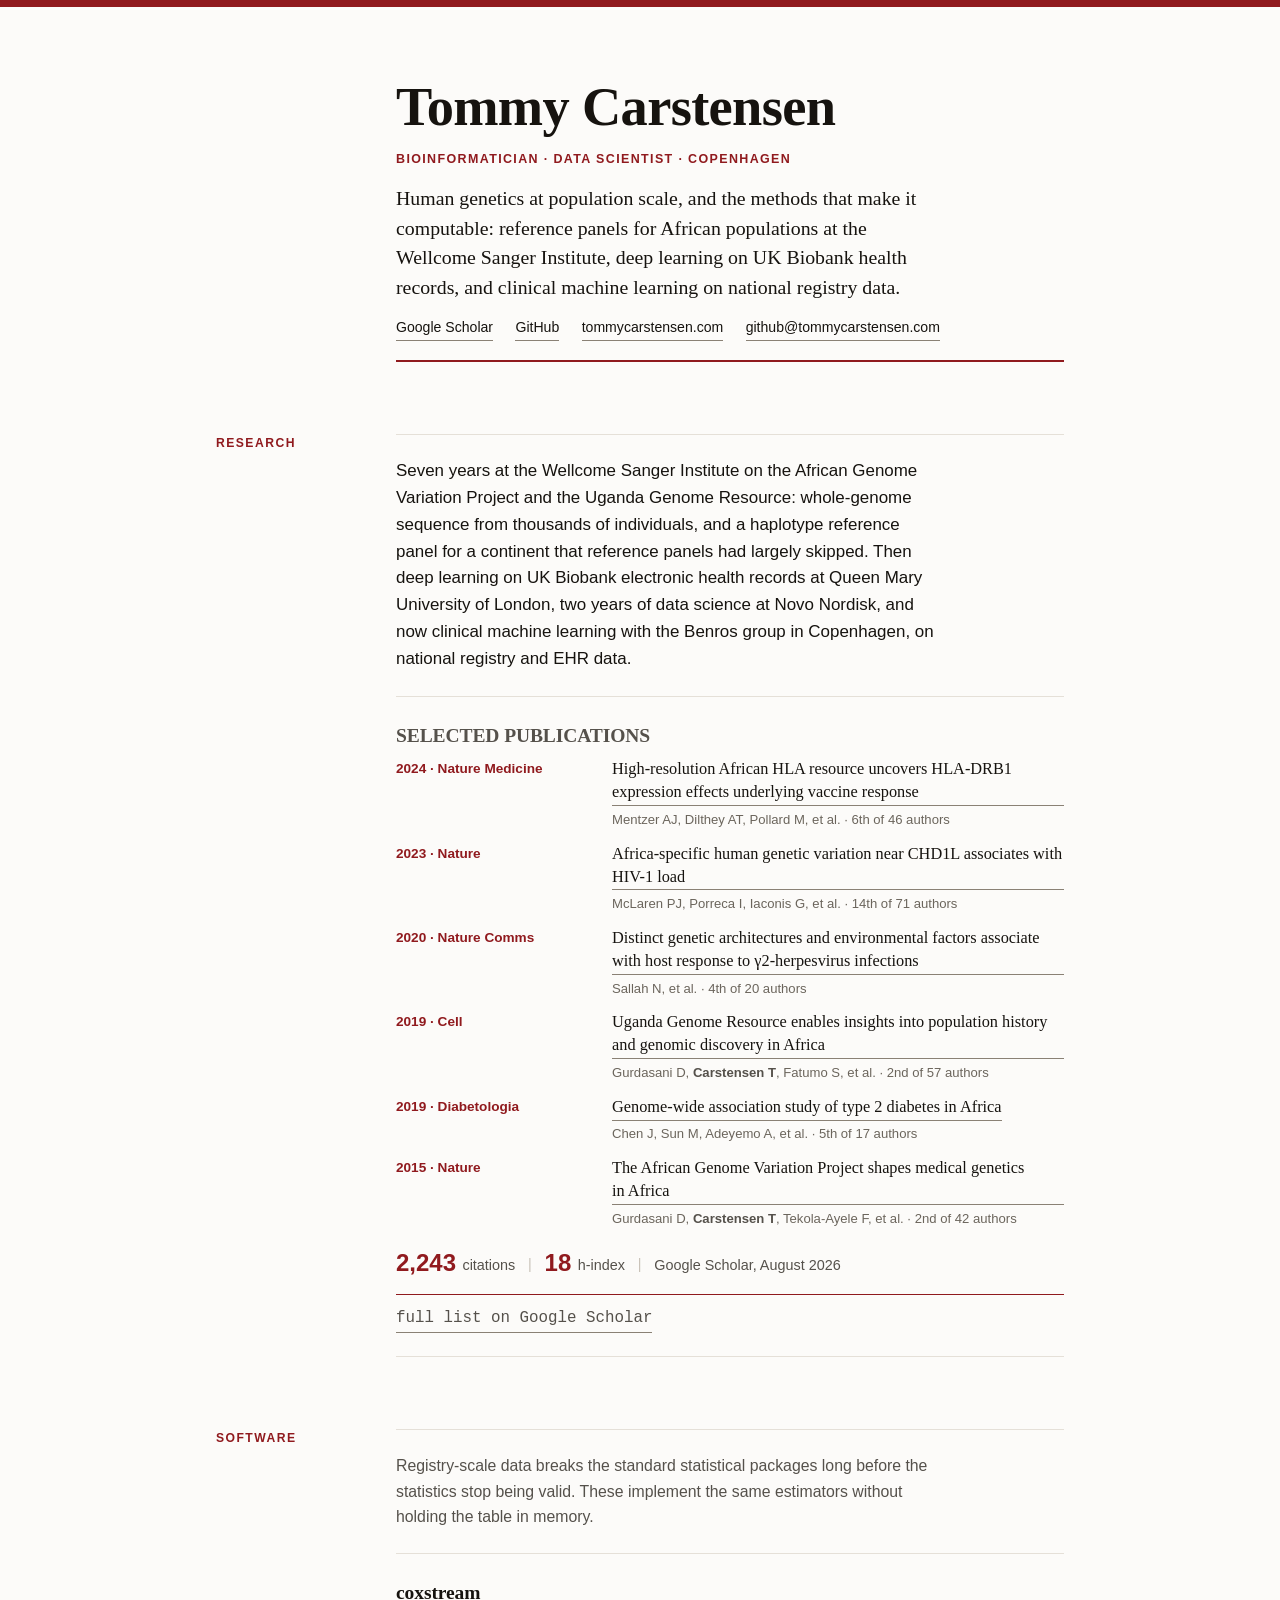
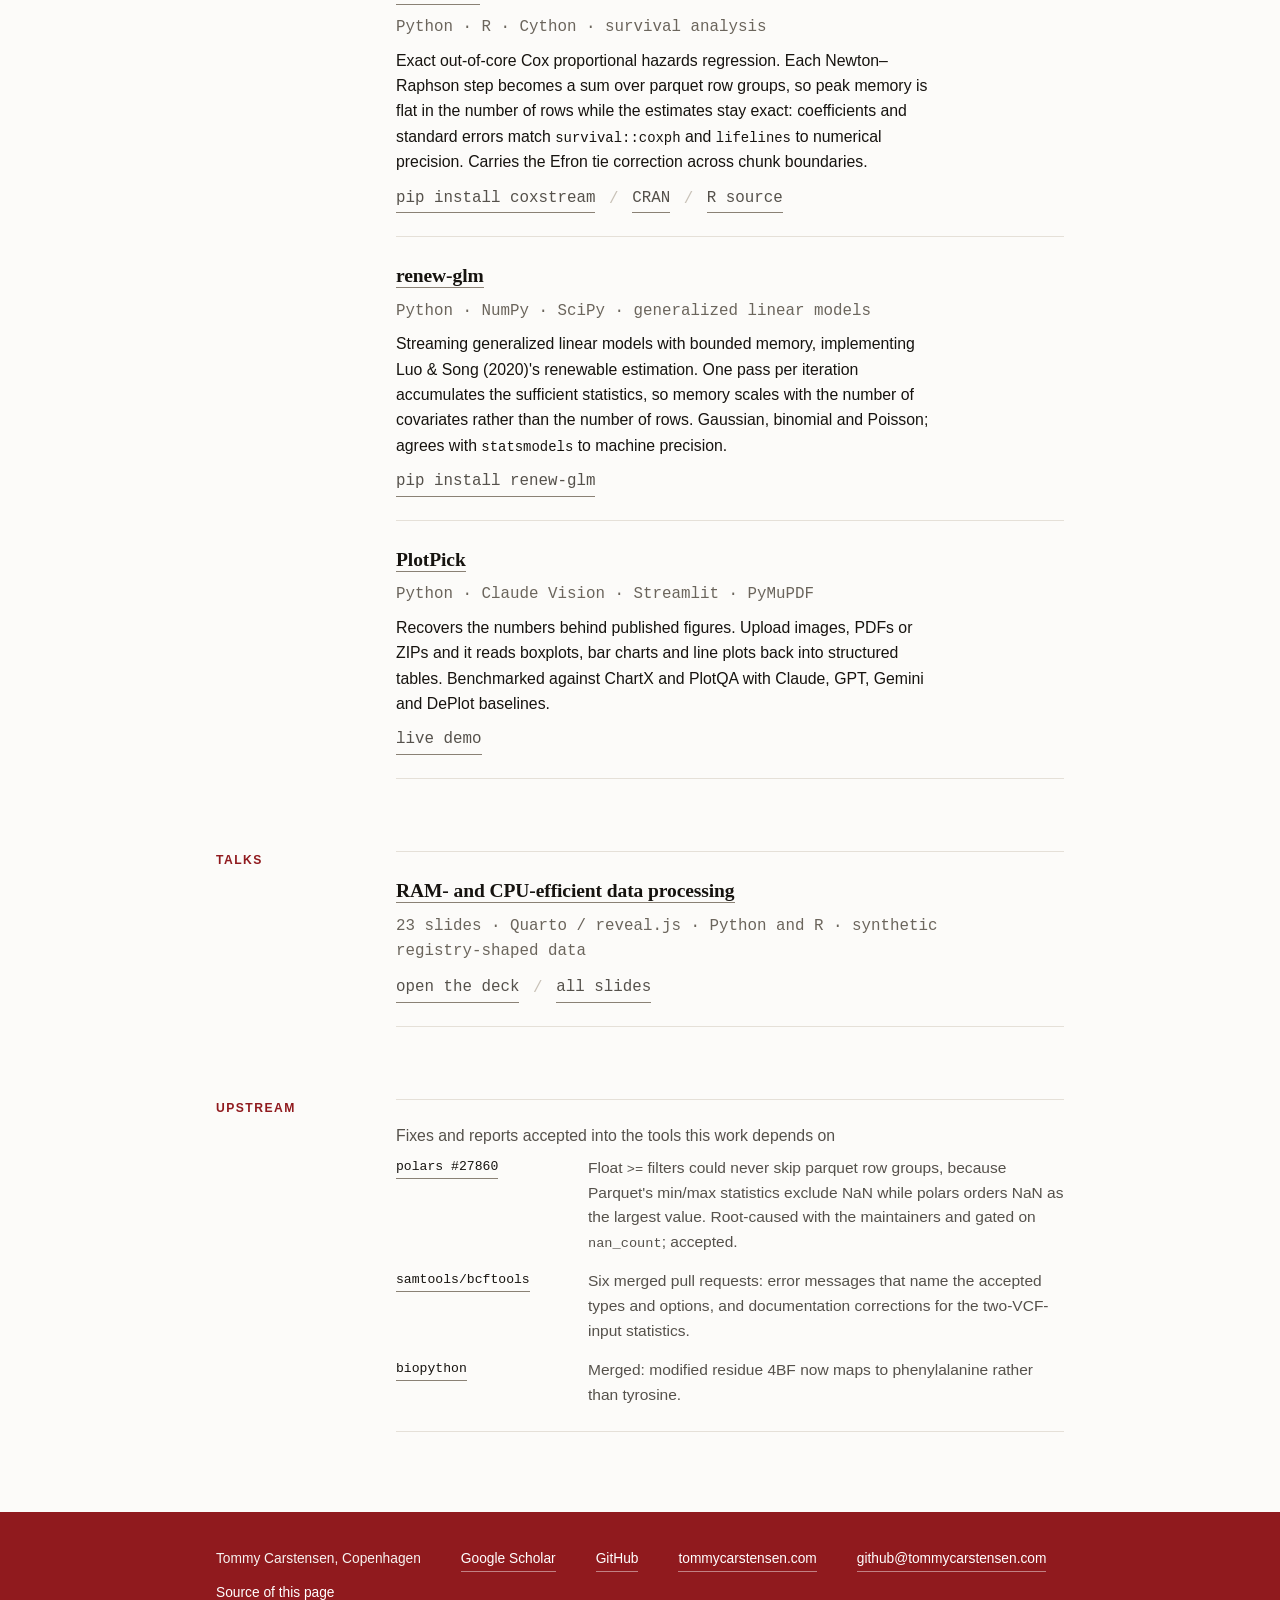
==== commit 79d921d9: "Link publications to DOIs and add a contact address Publication titles link to DOIs, each with its a" ====
--- a/index.html
+++ b/index.html
@@ -28,6 +28,7 @@
       <a href="https://scholar.google.com/citations?user=UA_ITtQAAAAJ">Google Scholar</a>
       <a href="https://github.com/tommycarstensen">GitHub</a>
       <a href="https://tommycarstensen.com">tommycarstensen.com</a>
+      <a href="mailto:github@tommycarstensen.com">github@tommycarstensen.com</a>
     </nav>
   </header>
 
@@ -35,7 +36,7 @@
     <h2>Research</h2>
     <div class="entries">
       <article class="entry">
-        <p class="lead-para">Human genetics before clinical machine learning. At the Wellcome Sanger Institute I worked on the African Genome Variation Project and the Uganda Genome Resource: whole-genome sequence from thousands of individuals, and a haplotype reference panel for a continent that reference panels had largely skipped. At Queen Mary University of London, deep learning on UK Biobank electronic health records for prediction of serious mental illness. Now clinical machine learning with the Benros group in Copenhagen, on national registry and EHR data.</p>
+        <p class="lead-para">Seven years at the Wellcome Sanger Institute on the African Genome Variation Project and the Uganda Genome Resource: whole-genome sequence from thousands of individuals, and a haplotype reference panel for a continent that reference panels had largely skipped. Then deep learning on UK Biobank electronic health records at Queen Mary University of London, two years of data science at Novo Nordisk, and now clinical machine learning with the Benros group in Copenhagen, on national registry and EHR data.</p>
       </article>
 
       <article class="entry">
@@ -43,29 +44,47 @@
         <ul class="pubs">
           <li>
             <span class="venue">2024 &middot; Nature Medicine</span>
-            <span class="pub-title">High-resolution African HLA resource uncovers HLA-DRB1 expression effects underlying vaccine response</span>
+            <div class="pub-main">
+              <a class="pub-title" href="https://doi.org/10.1038/s41591-024-02944-5">High-resolution African HLA resource uncovers HLA-DRB1 expression effects underlying vaccine response</a>
+              <span class="authors">Mentzer AJ, Dilthey AT, Pollard M, et al. &middot; 6th of 46 authors</span>
+            </div>
           </li>
           <li>
             <span class="venue">2023 &middot; Nature</span>
-            <span class="pub-title">Africa-specific human genetic variation near CHD1L associates with HIV-1 load</span>
+            <div class="pub-main">
+              <a class="pub-title" href="https://doi.org/10.1038/s41586-023-06370-4">Africa-specific human genetic variation near CHD1L associates with HIV-1 load</a>
+              <span class="authors">McLaren PJ, Porreca I, Iaconis G, et al. &middot; 14th of 71 authors</span>
+            </div>
           </li>
           <li>
             <span class="venue">2020 &middot; Nature Comms</span>
-            <span class="pub-title">Distinct genetic architectures and environmental factors associate with host response to γ2-herpesvirus infections</span>
+            <div class="pub-main">
+              <a class="pub-title" href="https://doi.org/10.1038/s41467-020-17696-2">Distinct genetic architectures and environmental factors associate with host response to γ2-herpesvirus infections</a>
+              <span class="authors">Sallah N, et al. &middot; 4th of 20 authors</span>
+            </div>
           </li>
           <li>
             <span class="venue">2019 &middot; Cell</span>
-            <span class="pub-title">Uganda Genome Resource enables insights into population history and genomic discovery in Africa</span>
+            <div class="pub-main">
+              <a class="pub-title" href="https://doi.org/10.1016/j.cell.2019.10.004">Uganda Genome Resource enables insights into population history and genomic discovery in Africa</a>
+              <span class="authors">Gurdasani D, <b>Carstensen T</b>, Fatumo S, et al. &middot; 2nd of 57 authors</span>
+            </div>
           </li>
           <li>
             <span class="venue">2019 &middot; Diabetologia</span>
-            <span class="pub-title">Genome-wide association study of type 2 diabetes in Africa</span>
+            <div class="pub-main">
+              <a class="pub-title" href="https://doi.org/10.1007/s00125-019-4880-7">Genome-wide association study of type 2 diabetes in Africa</a>
+              <span class="authors">Chen J, Sun M, Adeyemo A, et al. &middot; 5th of 17 authors</span>
+            </div>
           </li>
           <li>
             <span class="venue">2015 &middot; Nature</span>
-            <span class="pub-title">The African Genome Variation Project shapes medical genetics in Africa</span>
+            <div class="pub-main">
+              <a class="pub-title" href="https://doi.org/10.1038/nature13997">The African Genome Variation Project shapes medical genetics in Africa</a>
+              <span class="authors">Gurdasani D, <b>Carstensen T</b>, Tekola-Ayele F, et al. &middot; 2nd of 42 authors</span>
+            </div>
           </li>
-        </ul>
+</ul>
         <p class="metrics"><strong>2,243</strong> citations <span class="sep" aria-hidden="true">|</span> <strong>18</strong> h-index <span class="sep" aria-hidden="true">|</span> Google Scholar, August 2026</p>
         <p class="entry-links">
           <a href="https://scholar.google.com/citations?user=UA_ITtQAAAAJ">full list on Google Scholar</a>
@@ -149,10 +168,6 @@
             <a href="https://github.com/biopython/biopython/pulls?q=is%3Apr+author%3Atommycarstensen+is%3Amerged">biopython</a>
             <span>Merged: modified residue 4BF now maps to phenylalanine rather than tyrosine.</span>
           </li>
-          <li>
-            <a href="https://github.com/bokeh/bokeh/pulls?q=is%3Apr+author%3Atommycarstensen+is%3Amerged">bokeh</a>
-            <span>Two merged documentation fixes.</span>
-          </li>
         </ul>
       </article>
     </div>
@@ -166,6 +181,7 @@
     <a href="https://scholar.google.com/citations?user=UA_ITtQAAAAJ">Google Scholar</a>
     <a href="https://github.com/tommycarstensen">GitHub</a>
     <a href="https://tommycarstensen.com">tommycarstensen.com</a>
+    <a href="mailto:github@tommycarstensen.com">github@tommycarstensen.com</a>
     <a href="https://github.com/tommycarstensen/tommycarstensen.github.io">Source of this page</a>
   </div>
 </footer>
--- a/style.css
+++ b/style.css
@@ -262,7 +262,24 @@
   font-variant-numeric: tabular-nums;
 }
 
-.pubs .pub-title { font-family: var(--serif); font-size: 1.02rem; text-wrap: pretty; }
+.pub-main { display: flex; flex-direction: column; gap: 0.18rem; }
+
+.pubs .pub-title {
+  font-family: var(--serif);
+  font-size: 1.02rem;
+  line-height: 1.4;
+  text-wrap: pretty;
+  text-decoration: none;
+  border-bottom: 1px solid var(--underline);
+  padding-bottom: 1px;
+  align-self: start;
+  transition: color 0.15s, border-color 0.15s;
+}
+
+.pubs .pub-title:hover { color: var(--ku); border-color: var(--ku); }
+
+.pubs .authors { font-size: 0.82rem; color: var(--faint); }
+.pubs .authors b { color: var(--muted); font-weight: 700; }
 
 /* Citation figures in the ku.dk "Tal og fakta" manner: red numeral,
    quiet caption, thin red rule closing the block. */
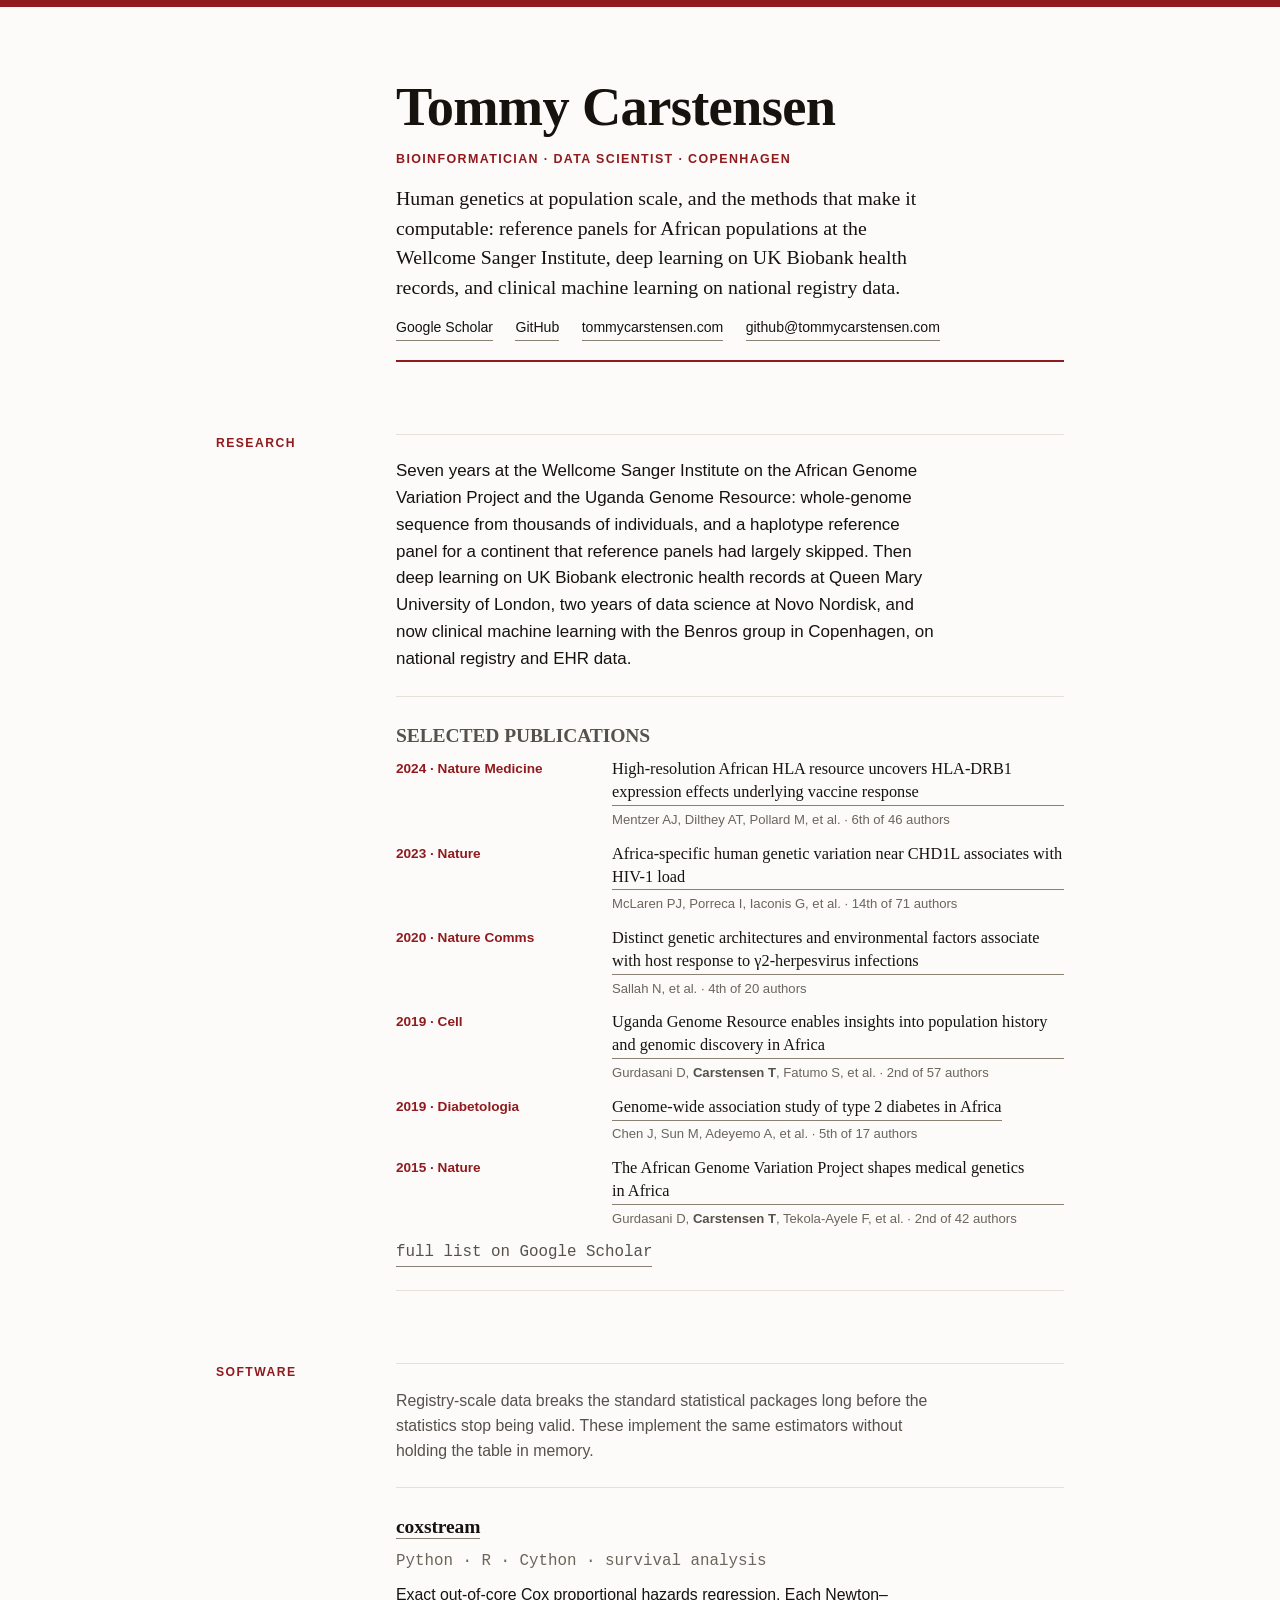
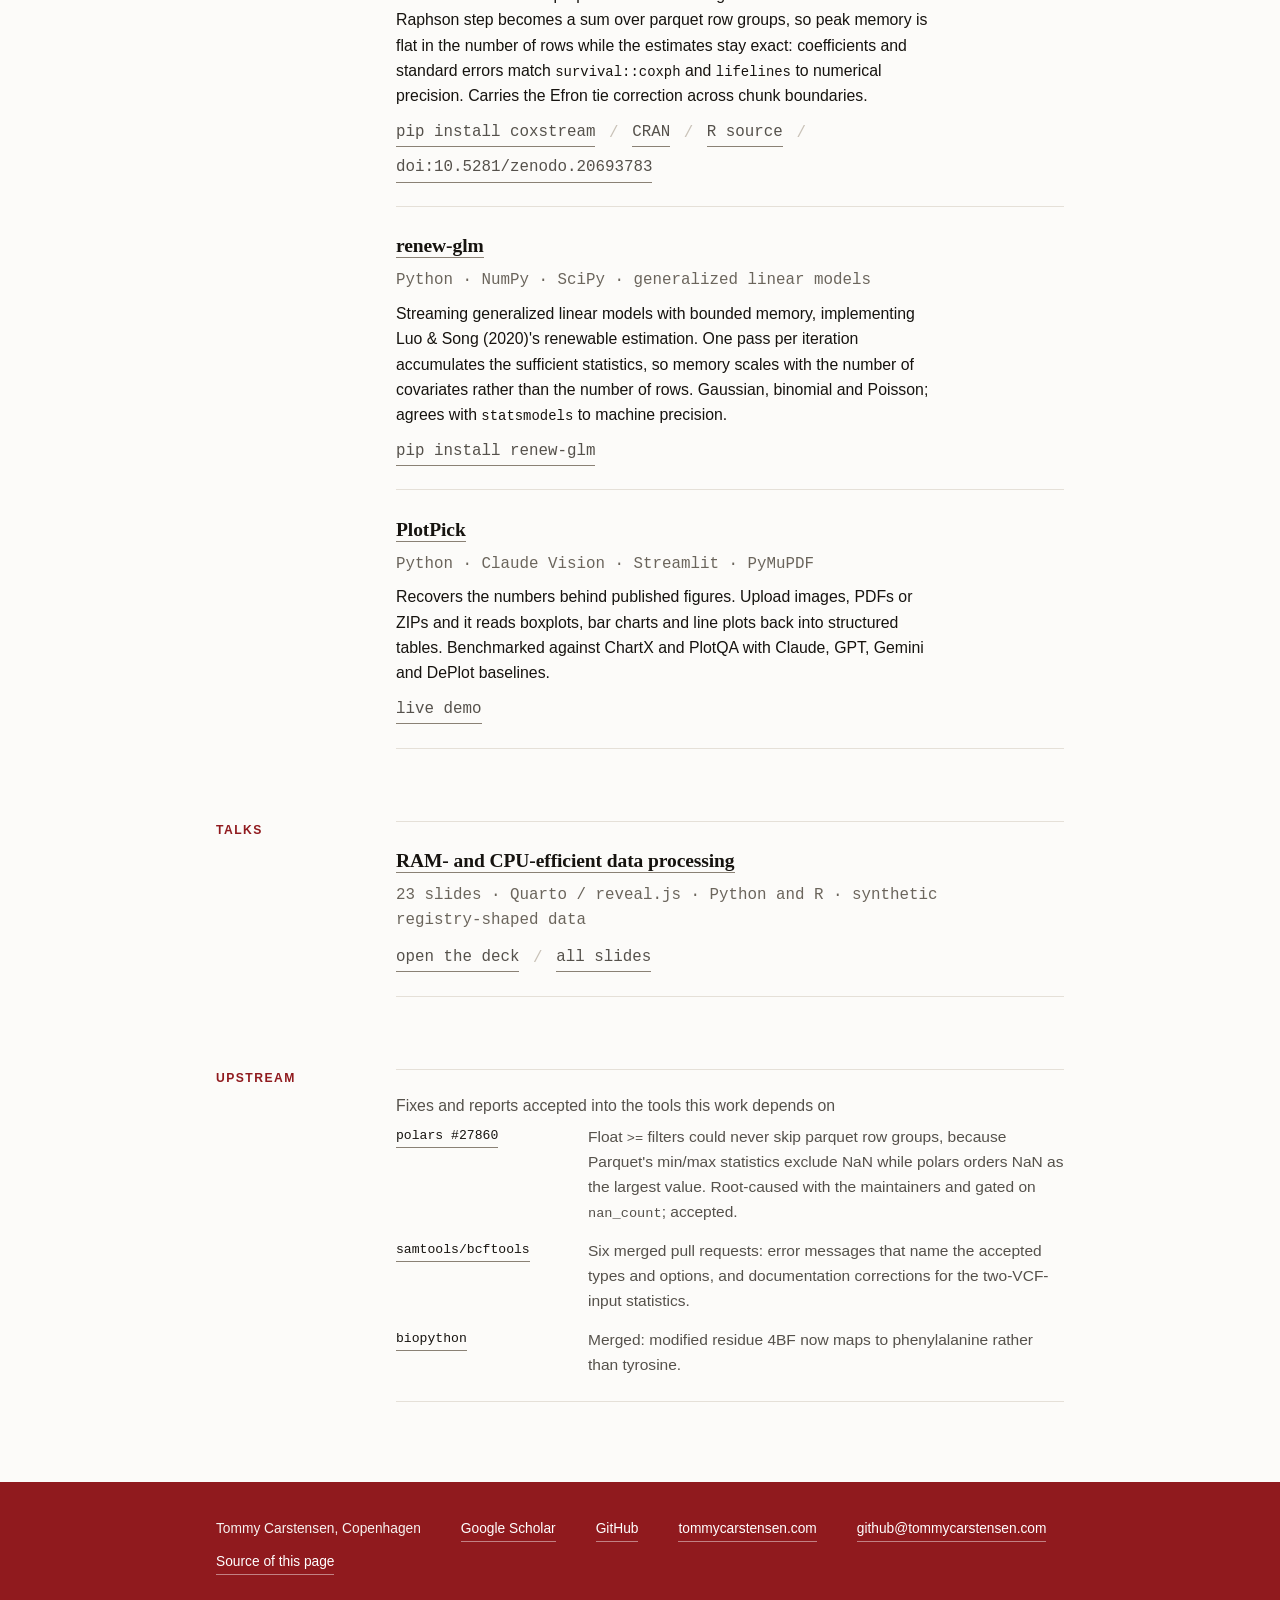
==== commit 1d01ed3c: "Drop the citation figures, link the coxstream DOI The citation count is a snapshot that can only sta" ====
--- a/index.html
+++ b/index.html
@@ -85,7 +85,6 @@
             </div>
           </li>
 </ul>
-        <p class="metrics"><strong>2,243</strong> citations <span class="sep" aria-hidden="true">|</span> <strong>18</strong> h-index <span class="sep" aria-hidden="true">|</span> Google Scholar, August 2026</p>
         <p class="entry-links">
           <a href="https://scholar.google.com/citations?user=UA_ITtQAAAAJ">full list on Google Scholar</a>
         </p>
@@ -111,6 +110,8 @@
           <a href="https://cran.r-project.org/package=coxstream">CRAN</a>
           <span aria-hidden="true">/</span>
           <a href="https://github.com/tommycarstensen/coxstream-r">R source</a>
+          <span aria-hidden="true">/</span>
+          <a href="https://doi.org/10.5281/zenodo.20693783">doi:10.5281/zenodo.20693783</a>
         </p>
       </article>
 
--- a/style.css
+++ b/style.css
@@ -281,28 +281,6 @@
 .pubs .authors { font-size: 0.82rem; color: var(--faint); }
 .pubs .authors b { color: var(--muted); font-weight: 700; }
 
-/* Citation figures in the ku.dk "Tal og fakta" manner: red numeral,
-   quiet caption, thin red rule closing the block. */
-.entry .metrics {
-  max-width: none;
-  margin-top: 0.5rem;
-  padding-bottom: 0.7rem;
-  border-bottom: 1px solid var(--ku);
-  font-size: 0.9rem;
-  color: var(--muted);
-  font-variant-numeric: tabular-nums;
-}
-
-.entry .metrics strong {
-  font-size: 1.5rem;
-  font-weight: 700;
-  color: var(--ku);
-  vertical-align: -0.06em;
-  margin-right: 0.15rem;
-}
-
-.entry .metrics .sep { margin: 0 0.55rem; color: var(--rule); }
-
 /* ── Upstream ───────────────────────────────────────────────── */
 
 .upstream { list-style: none; display: flex; flex-direction: column; gap: 0.9rem; }
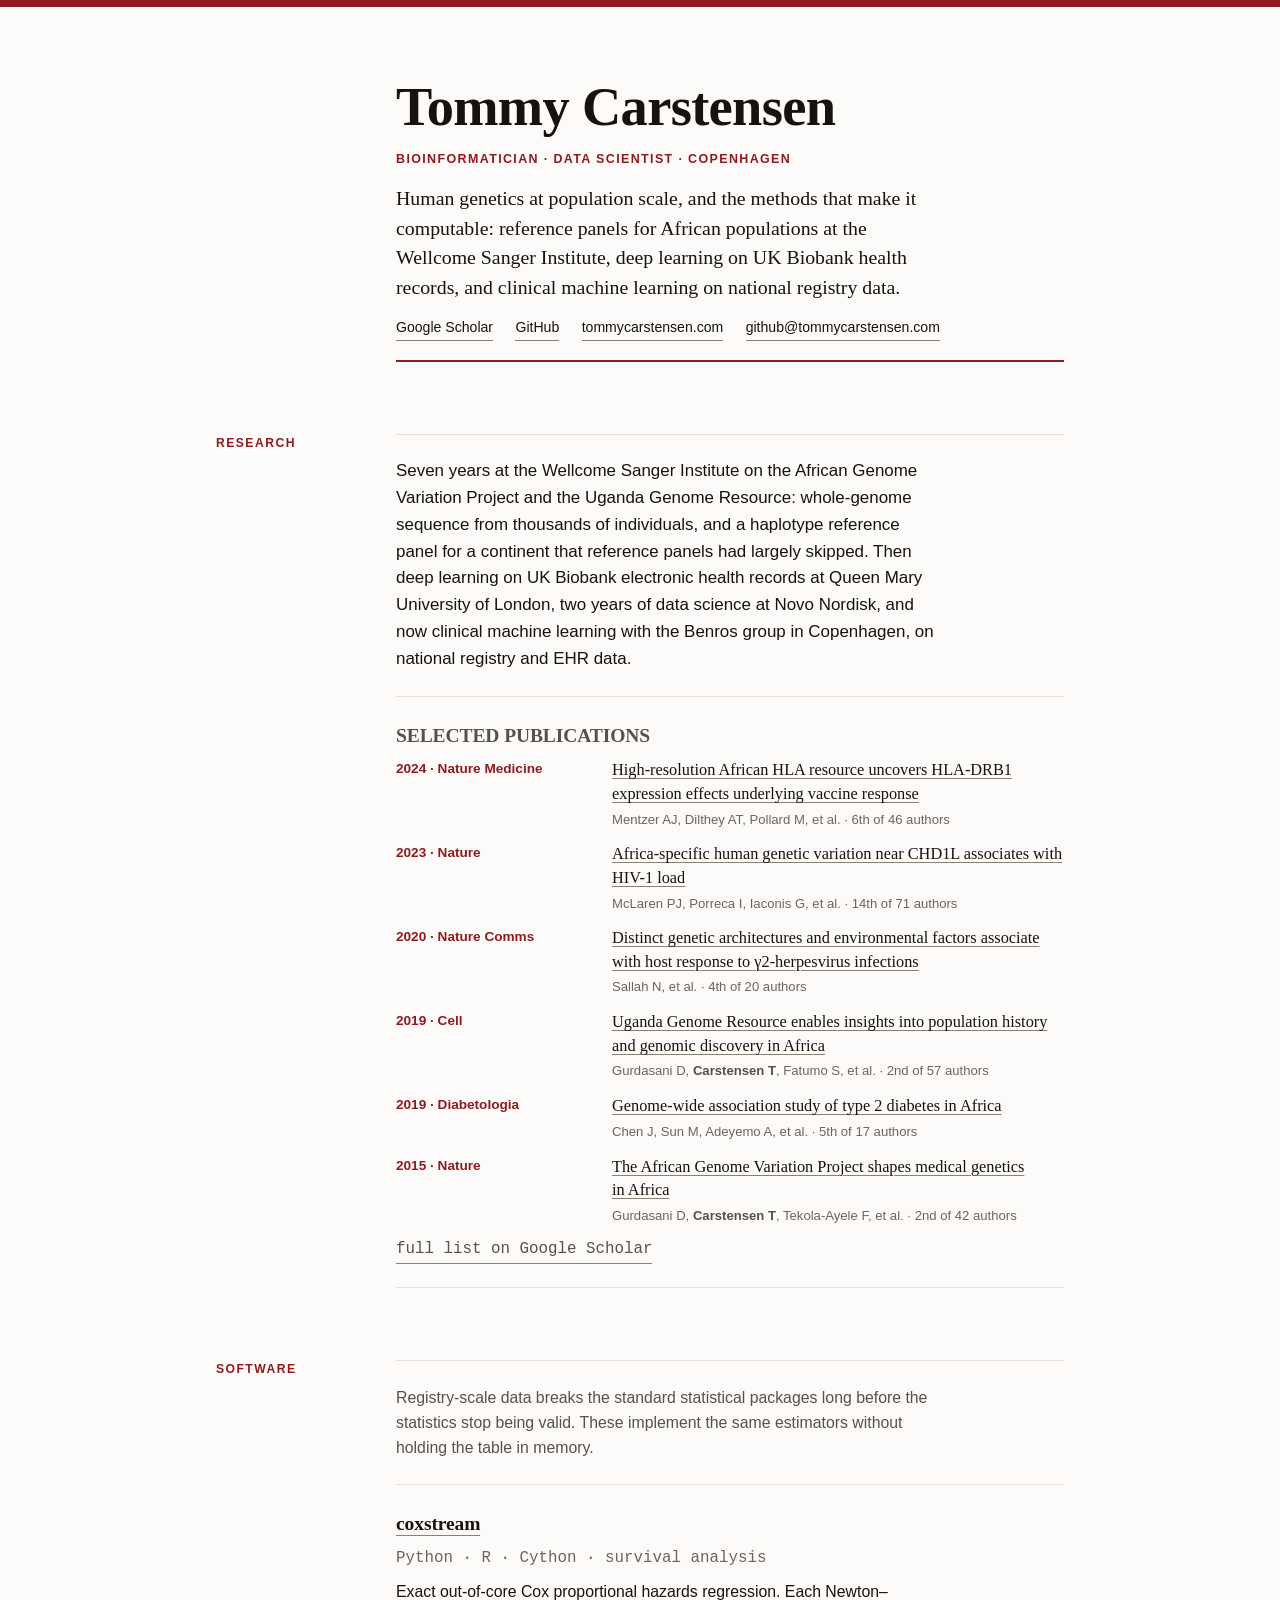
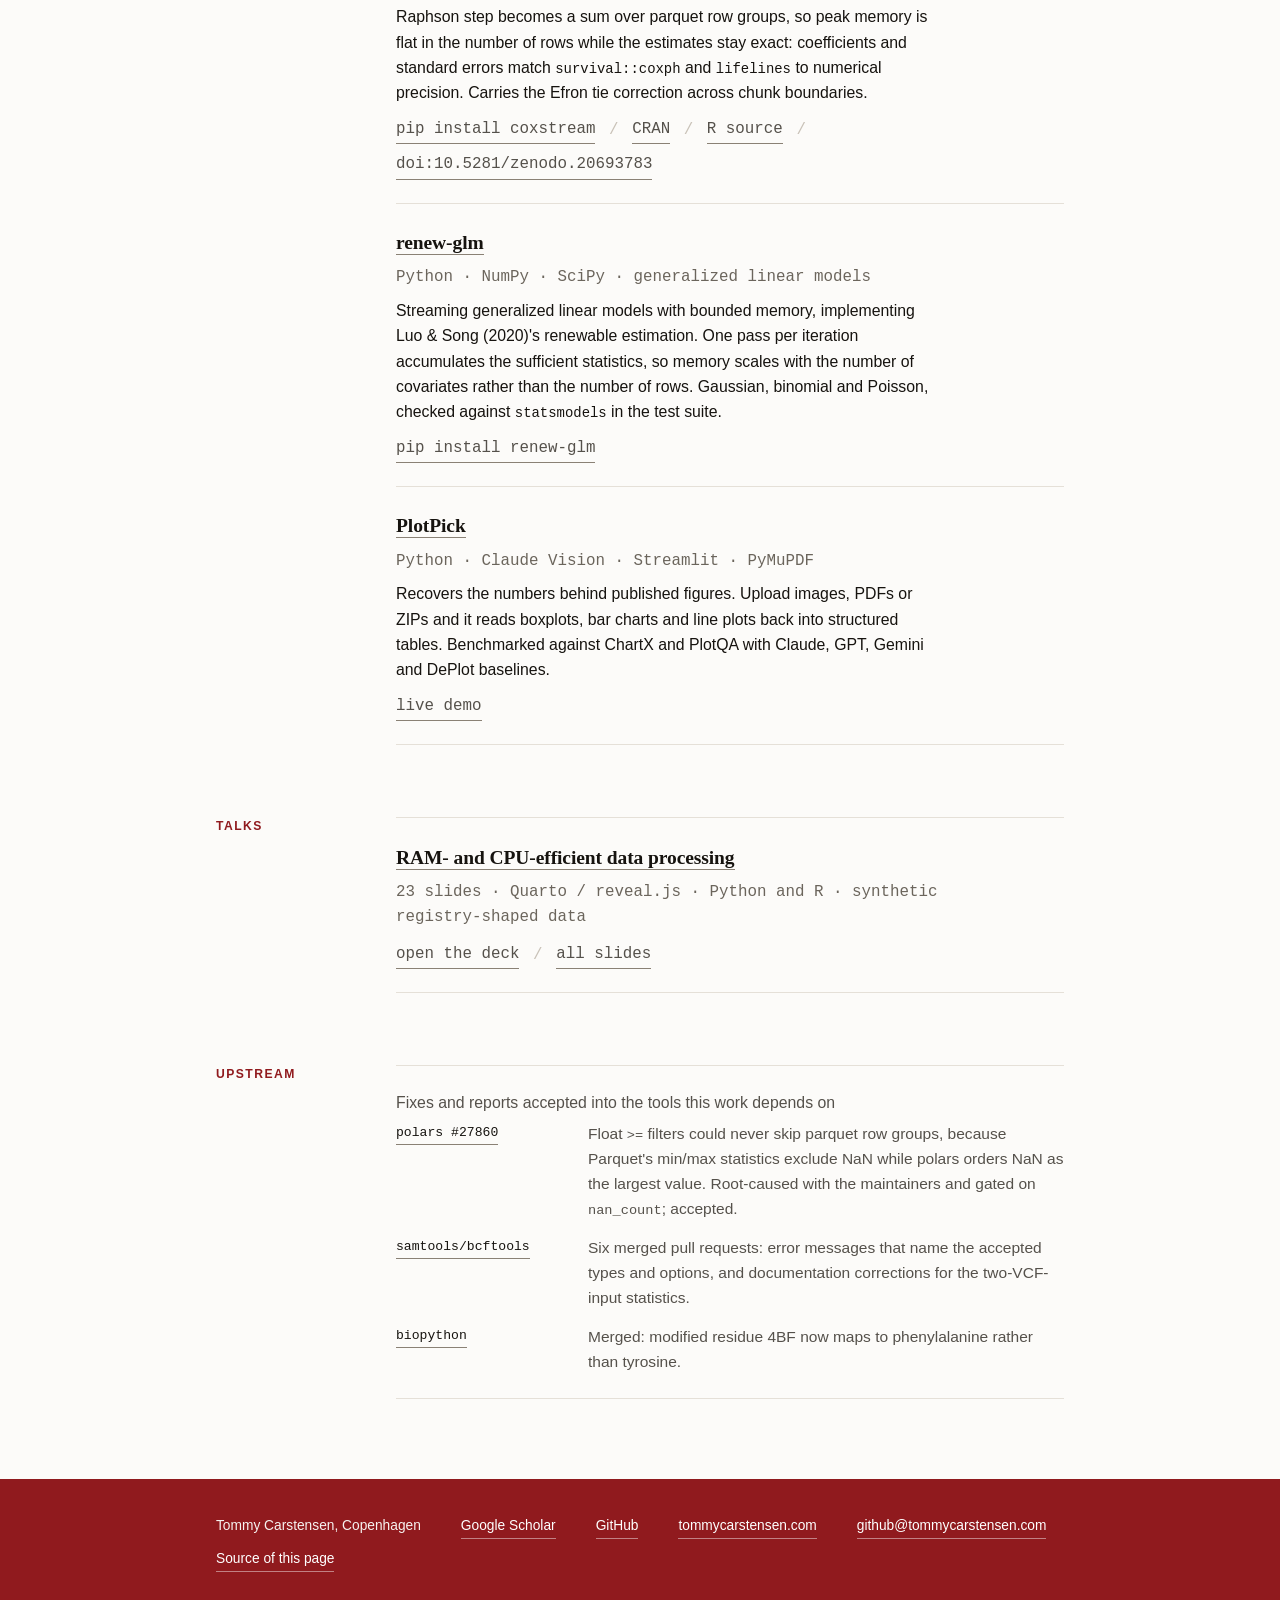
==== commit 11fc7288: "Correct the renew-glm accuracy claim The entry said the package agrees with statsmodels to machine p" ====
--- a/index.html
+++ b/index.html
@@ -118,7 +118,7 @@
       <article class="entry">
         <h3><a href="https://github.com/tommycarstensen/renew-glm">renew-glm</a></h3>
         <p class="entry-meta">Python · NumPy · SciPy · generalized linear models</p>
-        <p>Streaming generalized linear models with bounded memory, implementing Luo &amp; Song (2020)'s renewable estimation. One pass per iteration accumulates the sufficient statistics, so memory scales with the number of covariates rather than the number of rows. Gaussian, binomial and Poisson; agrees with <code>statsmodels</code> to machine precision.</p>
+        <p>Streaming generalized linear models with bounded memory, implementing Luo &amp; Song (2020)'s renewable estimation. One pass per iteration accumulates the sufficient statistics, so memory scales with the number of covariates rather than the number of rows. Gaussian, binomial and Poisson, checked against <code>statsmodels</code> in the test suite.</p>
         <p class="entry-links">
           <a href="https://pypi.org/project/renew-glm/">pip install renew-glm</a>
         </p>
--- a/style.css
+++ b/style.css
@@ -264,16 +264,19 @@
 
 .pub-main { display: flex; flex-direction: column; gap: 0.18rem; }
 
+/* A real text underline, not a border. A border on a wrapping anchor spans the
+   whole grid cell, so it reads as a rule between the title and the author line
+   rather than as a link. text-decoration follows each line and hugs the text. */
 .pubs .pub-title {
   font-family: var(--serif);
   font-size: 1.02rem;
-  line-height: 1.4;
+  line-height: 1.45;
   text-wrap: pretty;
-  text-decoration: none;
-  border-bottom: 1px solid var(--underline);
-  padding-bottom: 1px;
-  align-self: start;
-  transition: color 0.15s, border-color 0.15s;
+  text-decoration: underline;
+  text-decoration-color: var(--underline);
+  text-decoration-thickness: 1px;
+  text-underline-offset: 0.16em;
+  transition: color 0.15s, text-decoration-color 0.15s;
 }
 
 .pubs .pub-title:hover { color: var(--ku); border-color: var(--ku); }
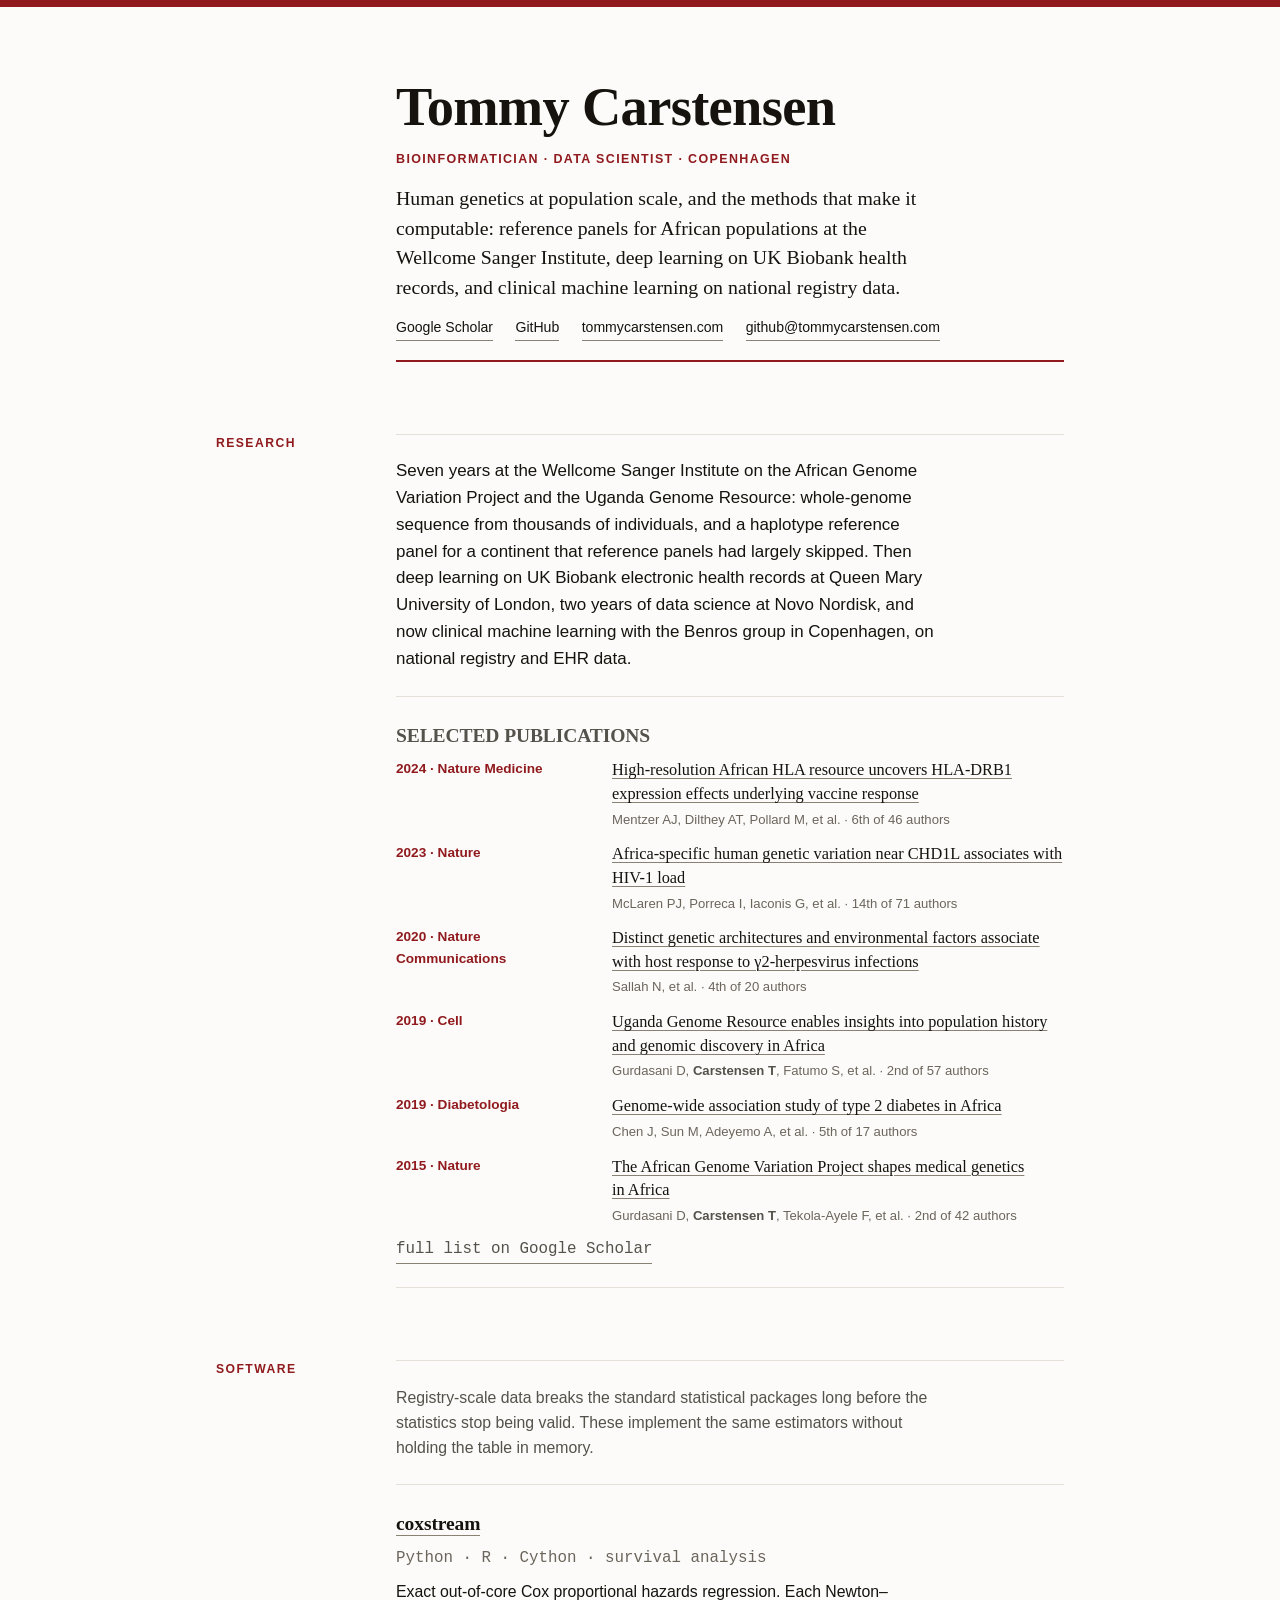
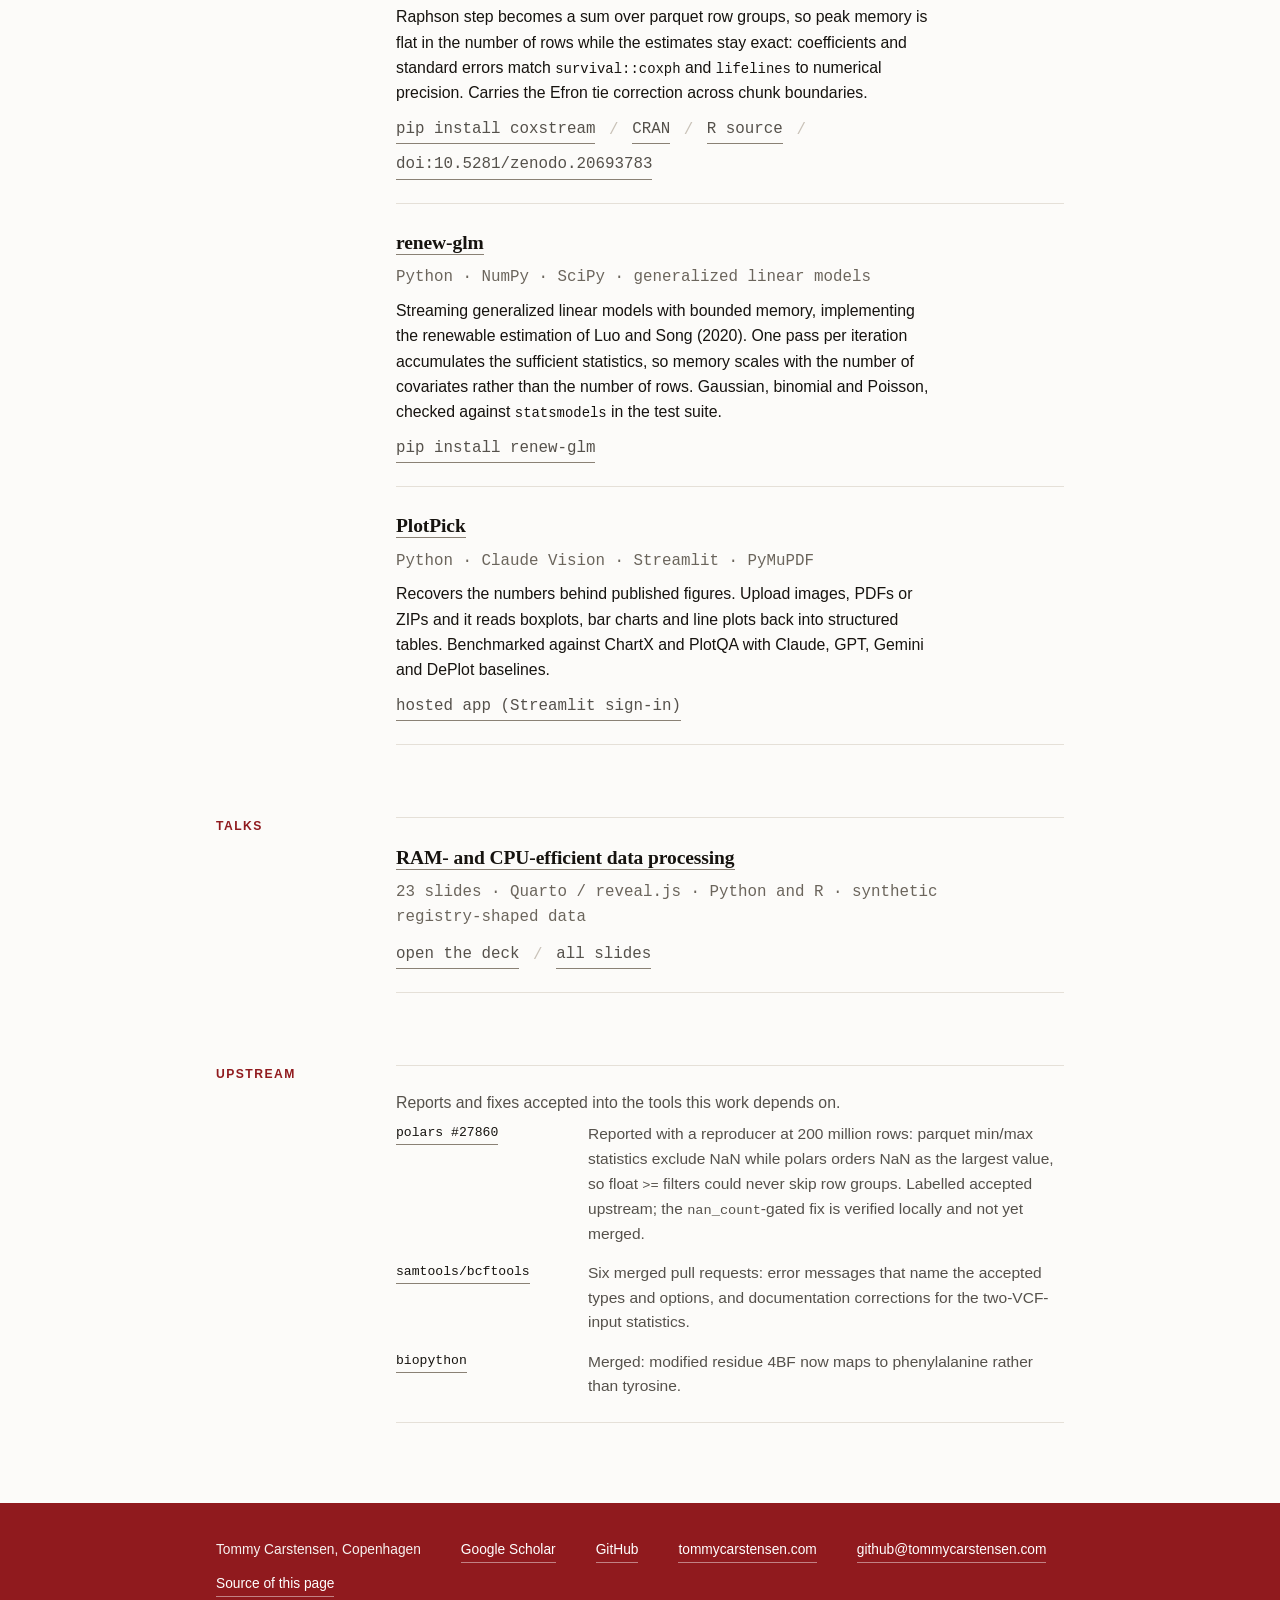
==== commit 544e5f94: "Correct the polars and PlotPick claims, and copy fixes The polars entry said the issue was root-caus" ====
--- a/index.html
+++ b/index.html
@@ -57,7 +57,7 @@
             </div>
           </li>
           <li>
-            <span class="venue">2020 &middot; Nature Comms</span>
+            <span class="venue">2020 &middot; Nature Communications</span>
             <div class="pub-main">
               <a class="pub-title" href="https://doi.org/10.1038/s41467-020-17696-2">Distinct genetic architectures and environmental factors associate with host response to γ2-herpesvirus infections</a>
               <span class="authors">Sallah N, et al. &middot; 4th of 20 authors</span>
@@ -118,7 +118,7 @@
       <article class="entry">
         <h3><a href="https://github.com/tommycarstensen/renew-glm">renew-glm</a></h3>
         <p class="entry-meta">Python · NumPy · SciPy · generalized linear models</p>
-        <p>Streaming generalized linear models with bounded memory, implementing Luo &amp; Song (2020)'s renewable estimation. One pass per iteration accumulates the sufficient statistics, so memory scales with the number of covariates rather than the number of rows. Gaussian, binomial and Poisson, checked against <code>statsmodels</code> in the test suite.</p>
+        <p>Streaming generalized linear models with bounded memory, implementing the renewable estimation of Luo and Song (2020). One pass per iteration accumulates the sufficient statistics, so memory scales with the number of covariates rather than the number of rows. Gaussian, binomial and Poisson, checked against <code>statsmodels</code> in the test suite.</p>
         <p class="entry-links">
           <a href="https://pypi.org/project/renew-glm/">pip install renew-glm</a>
         </p>
@@ -129,7 +129,7 @@
         <p class="entry-meta">Python · Claude Vision · Streamlit · PyMuPDF</p>
         <p>Recovers the numbers behind published figures. Upload images, PDFs or ZIPs and it reads boxplots, bar charts and line plots back into structured tables. Benchmarked against ChartX and PlotQA with Claude, GPT, Gemini and DePlot baselines.</p>
         <p class="entry-links">
-          <a href="https://plotpick.streamlit.app">live demo</a>
+          <a href="https://plotpick.streamlit.app">hosted app (Streamlit sign-in)</a>
         </p>
       </article>
 
@@ -155,11 +155,11 @@
     <h2>Upstream</h2>
     <div class="entries">
       <article class="entry">
-        <p class="entry-intro">Fixes and reports accepted into the tools this work depends on</p>
+        <p class="entry-intro">Reports and fixes accepted into the tools this work depends on.</p>
         <ul class="upstream">
           <li>
             <a href="https://github.com/pola-rs/polars/issues/27860">polars #27860</a>
-            <span>Float <code>&gt;=</code> filters could never skip parquet row groups, because Parquet's min/max statistics exclude NaN while polars orders NaN as the largest value. Root-caused with the maintainers and gated on <code>nan_count</code>; accepted.</span>
+            <span>Reported with a reproducer at 200 million rows: parquet min/max statistics exclude NaN while polars orders NaN as the largest value, so float <code>&gt;=</code> filters could never skip row groups. Labelled accepted upstream; the <code>nan_count</code>-gated fix is verified locally and not yet merged.</span>
           </li>
           <li>
             <a href="https://github.com/samtools/bcftools/pulls?q=is%3Apr+author%3Atommycarstensen+is%3Amerged">samtools/bcftools</a>
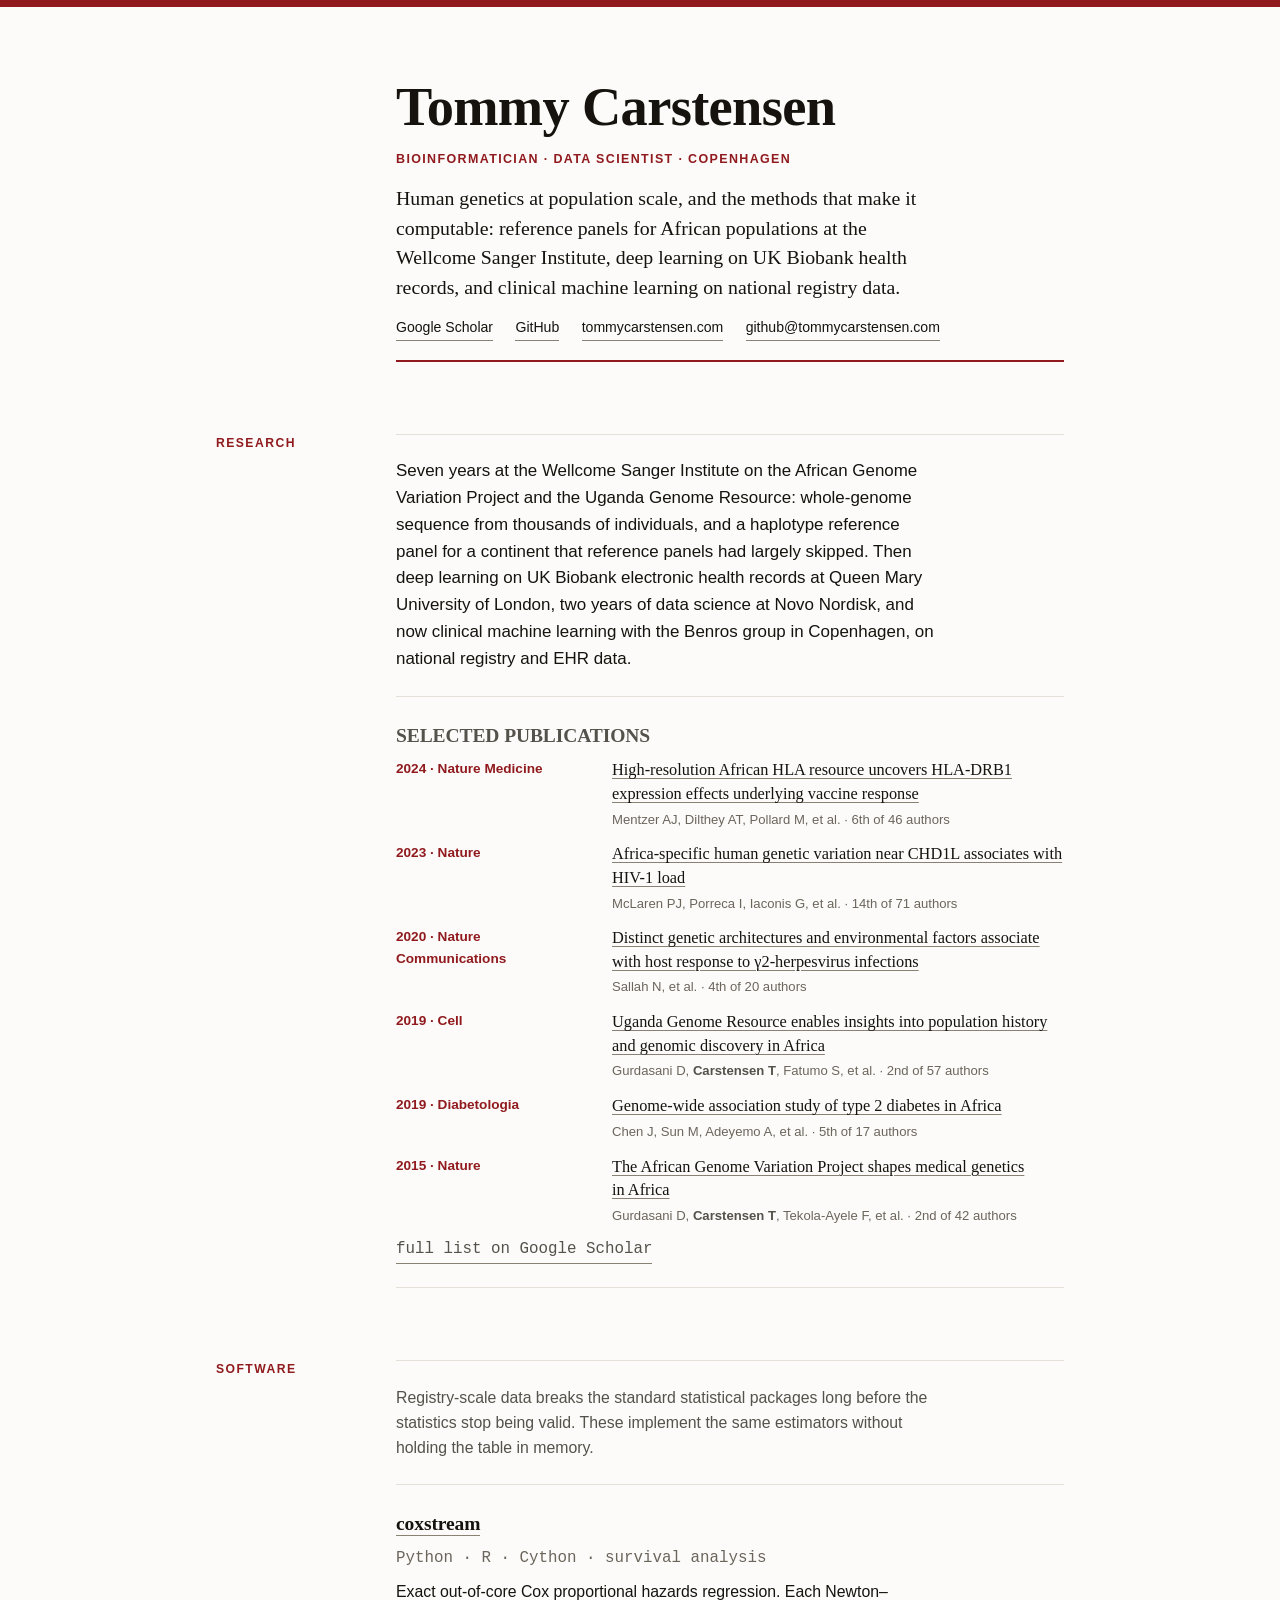
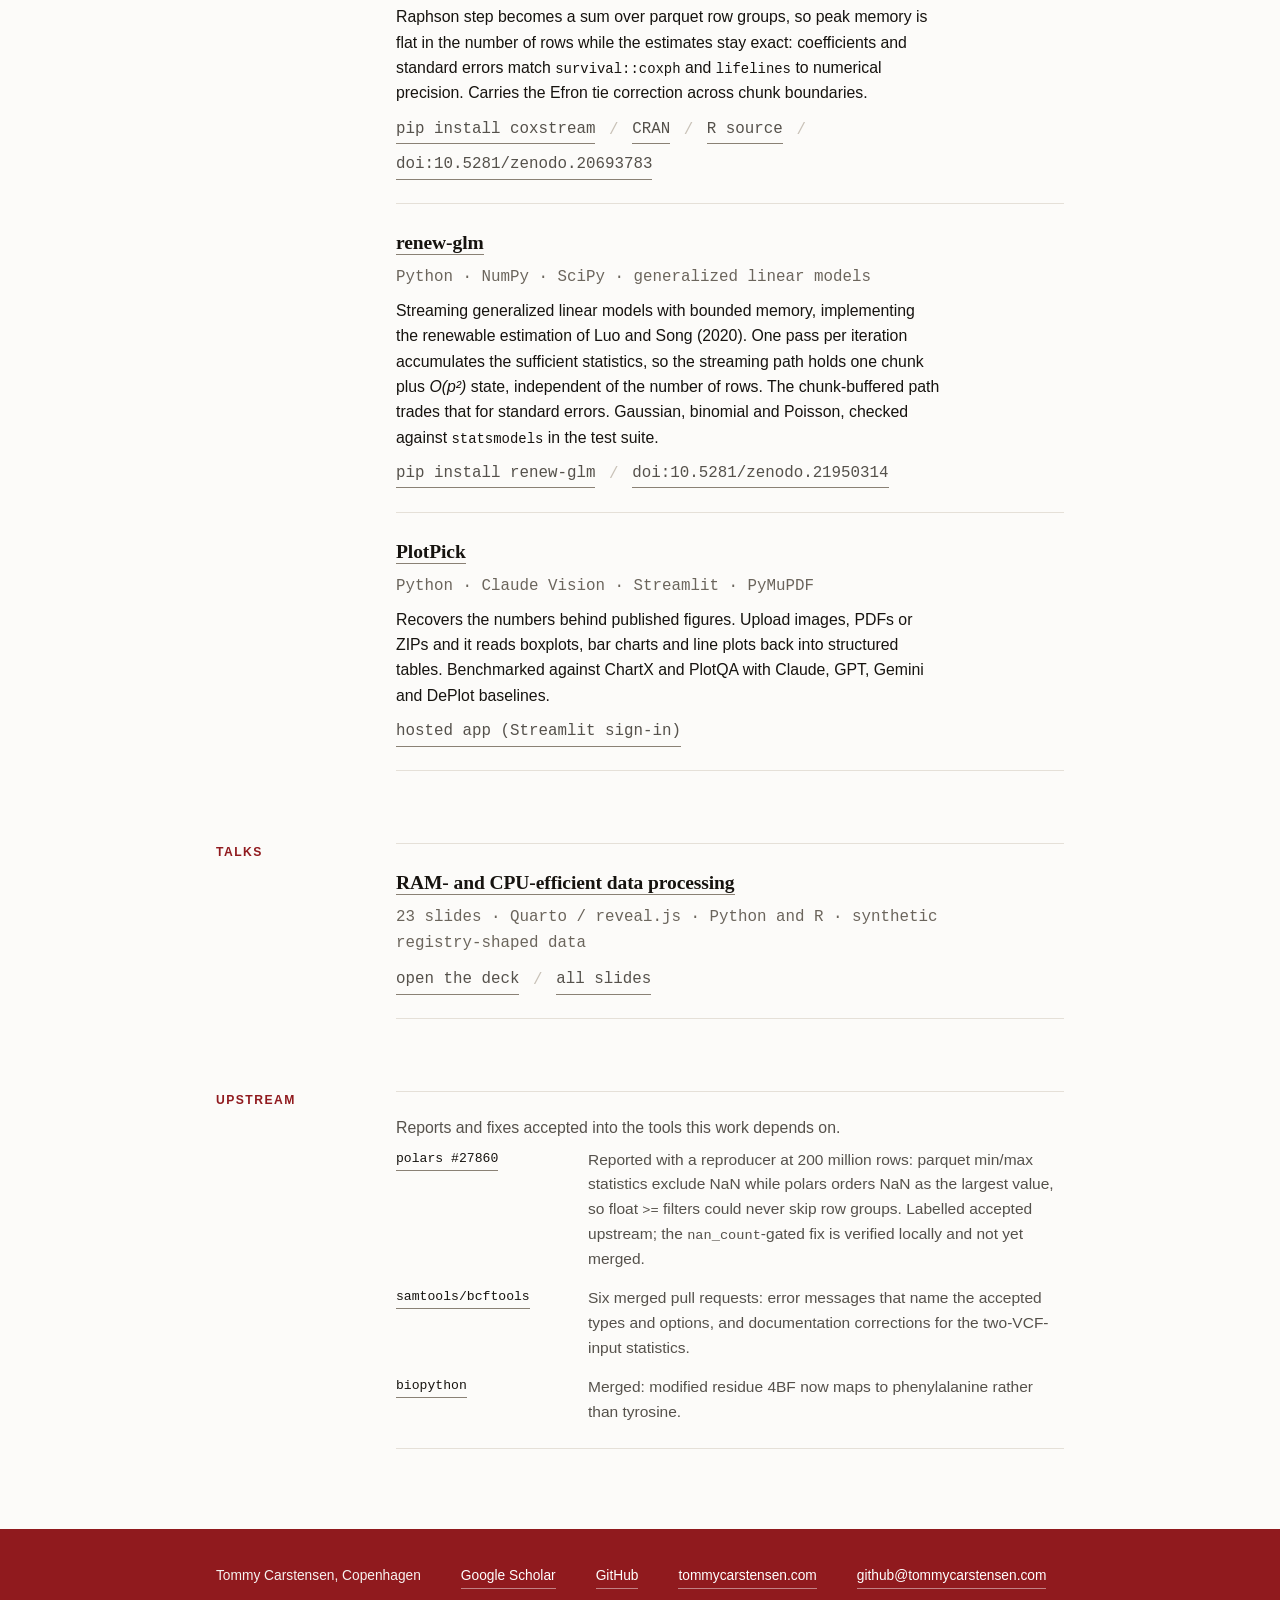
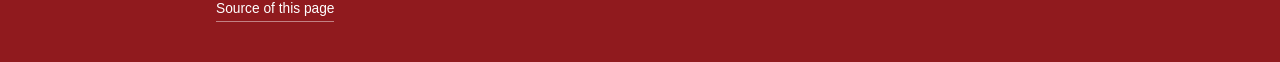
==== commit 2a1d26cc: "Add the renew-glm DOI, qualify its memory claim, correct a deck claim The renew-glm entry stated bou" ====
--- a/index.html
+++ b/index.html
@@ -118,9 +118,11 @@
       <article class="entry">
         <h3><a href="https://github.com/tommycarstensen/renew-glm">renew-glm</a></h3>
         <p class="entry-meta">Python · NumPy · SciPy · generalized linear models</p>
-        <p>Streaming generalized linear models with bounded memory, implementing the renewable estimation of Luo and Song (2020). One pass per iteration accumulates the sufficient statistics, so memory scales with the number of covariates rather than the number of rows. Gaussian, binomial and Poisson, checked against <code>statsmodels</code> in the test suite.</p>
+        <p>Streaming generalized linear models with bounded memory, implementing the renewable estimation of Luo and Song (2020). One pass per iteration accumulates the sufficient statistics, so the streaming path holds one chunk plus <em>O(p&sup2;)</em> state, independent of the number of rows. The chunk-buffered path trades that for standard errors. Gaussian, binomial and Poisson, checked against <code>statsmodels</code> in the test suite.</p>
         <p class="entry-links">
           <a href="https://pypi.org/project/renew-glm/">pip install renew-glm</a>
+          <span aria-hidden="true">/</span>
+          <a href="https://doi.org/10.5281/zenodo.21950314">doi:10.5281/zenodo.21950314</a>
         </p>
       </article>
 
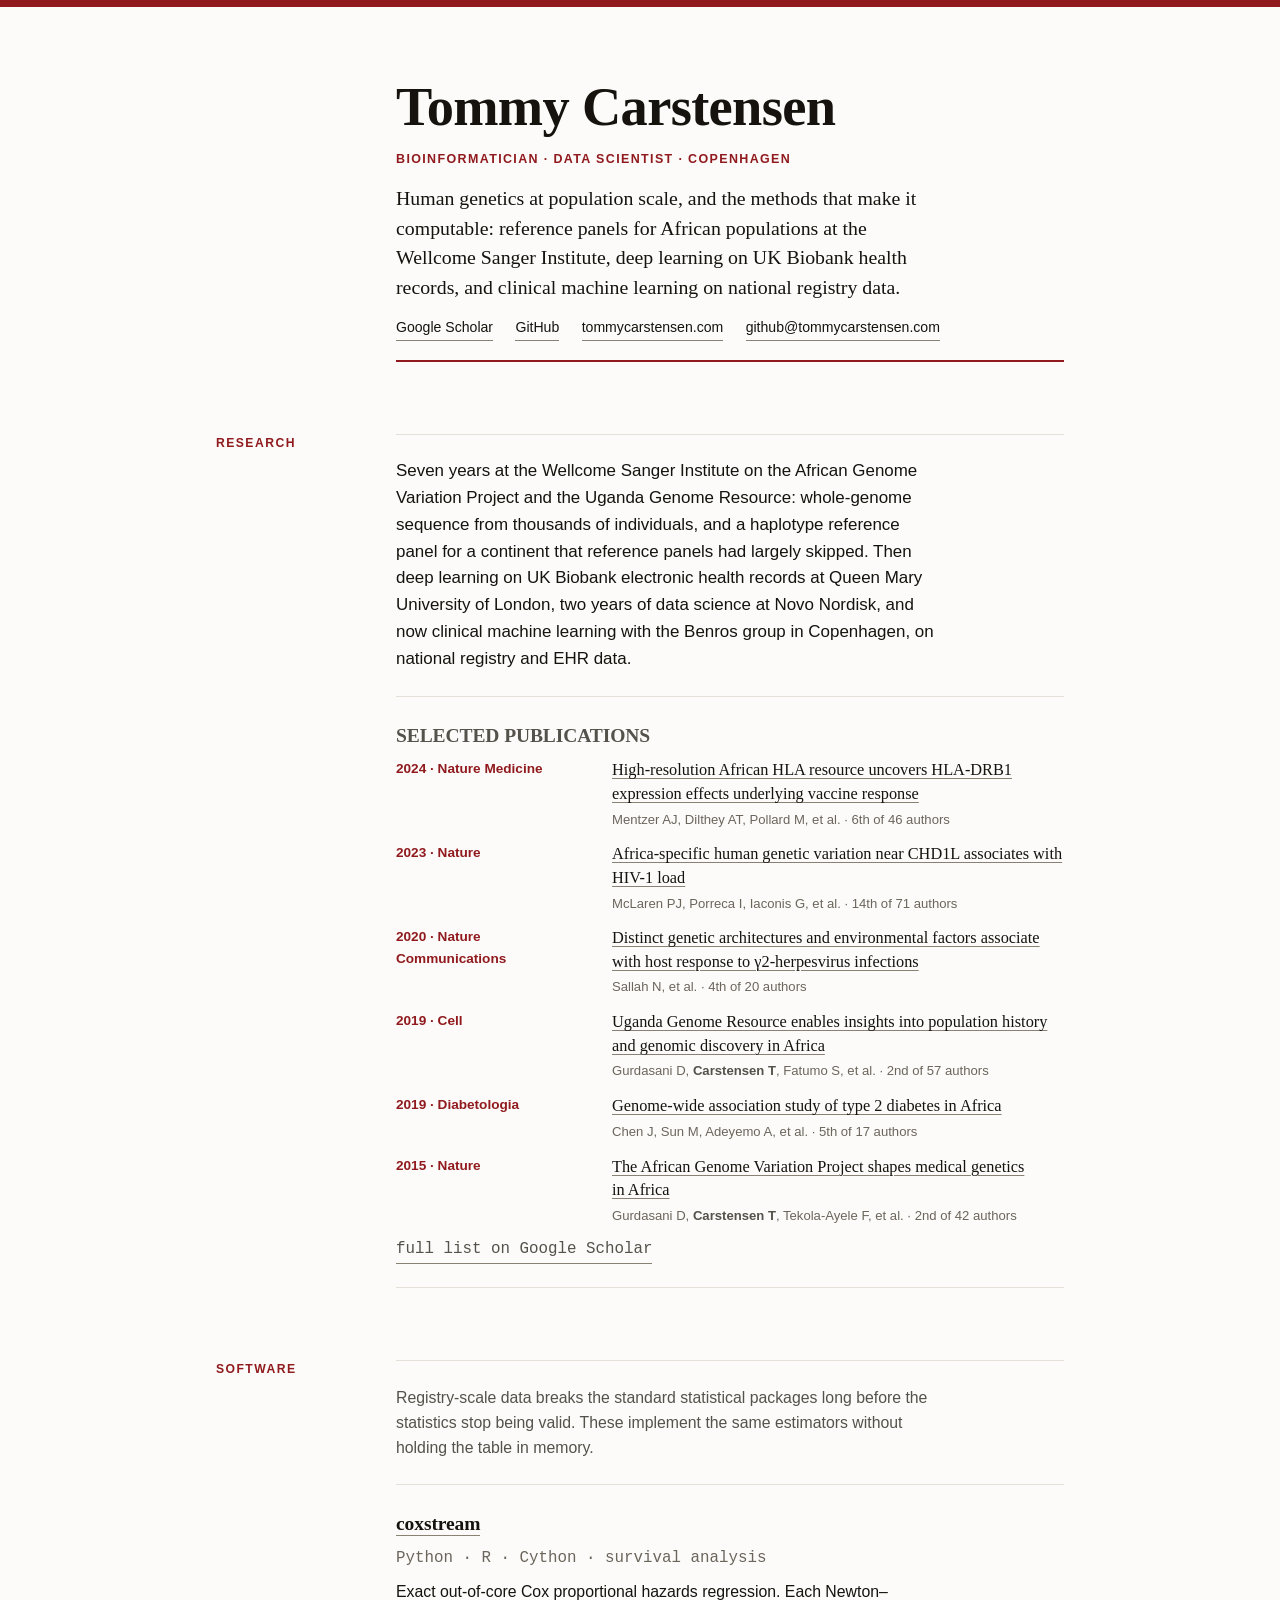
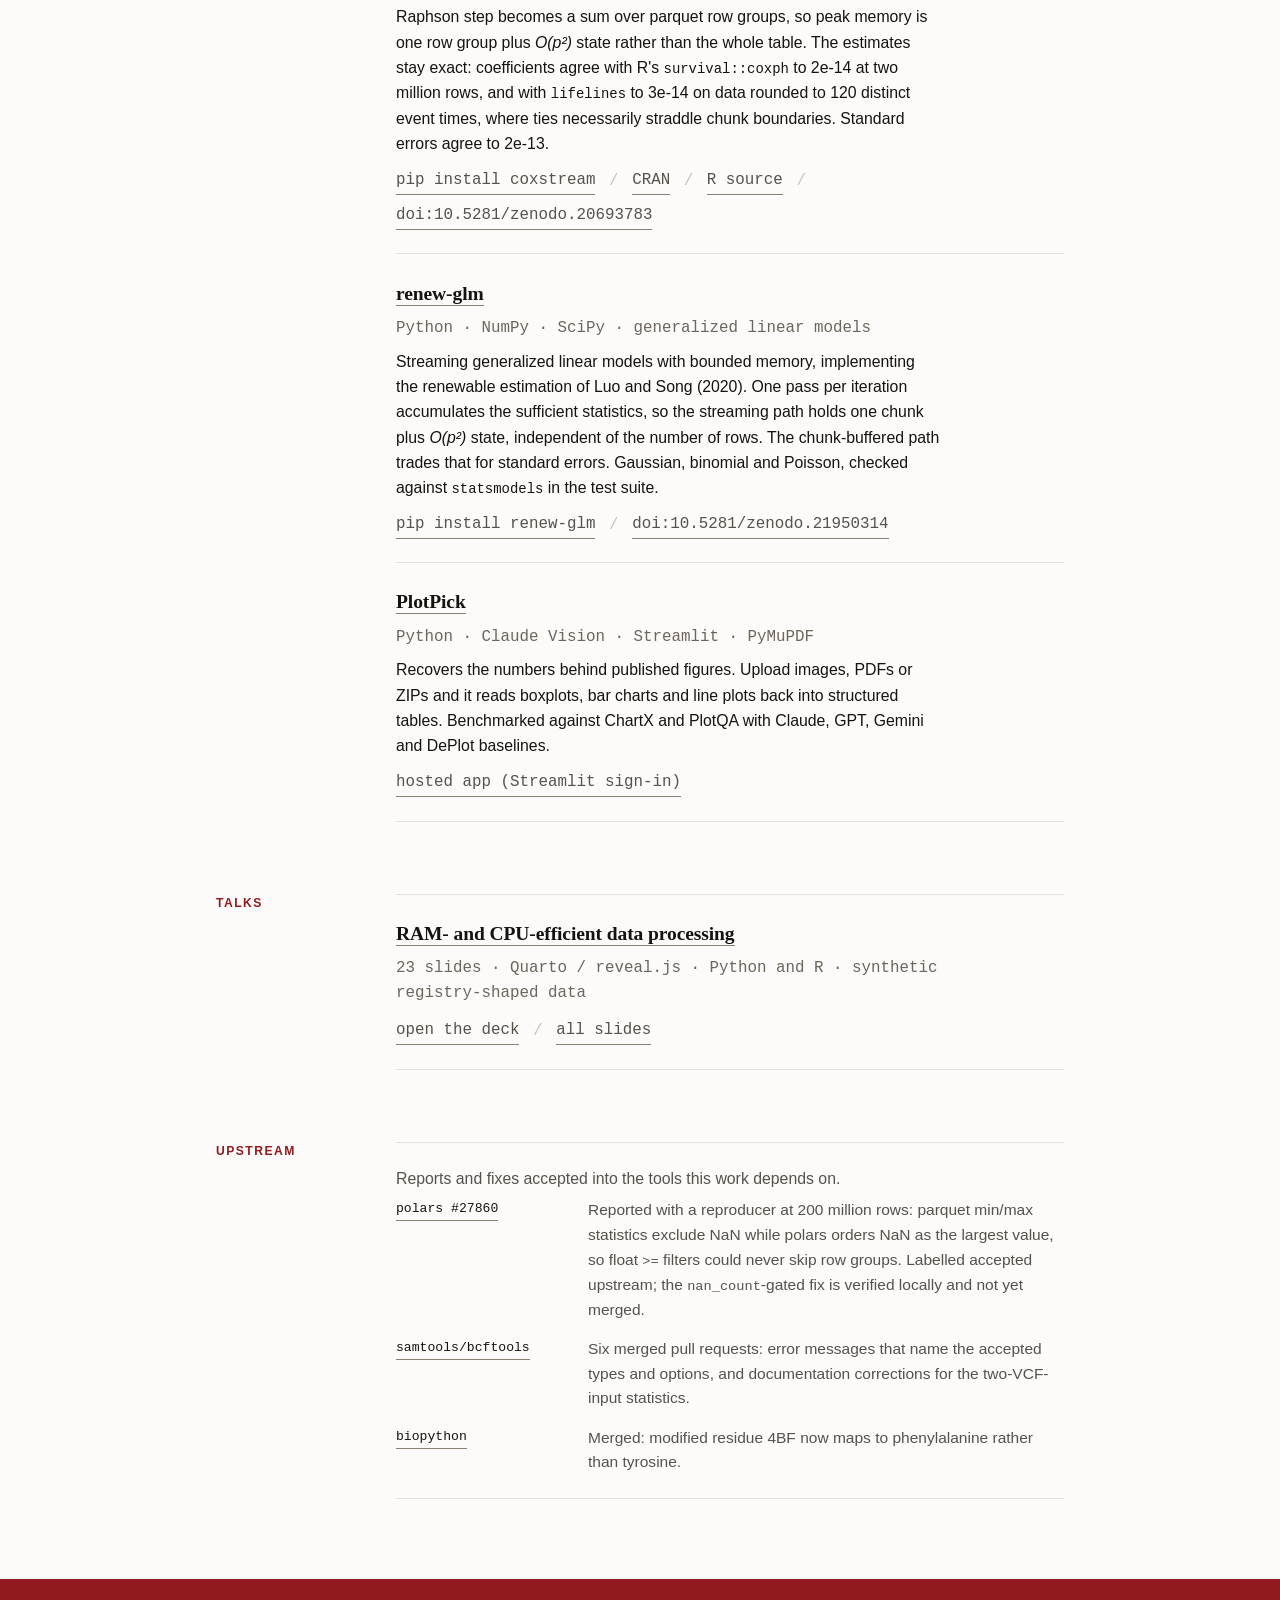
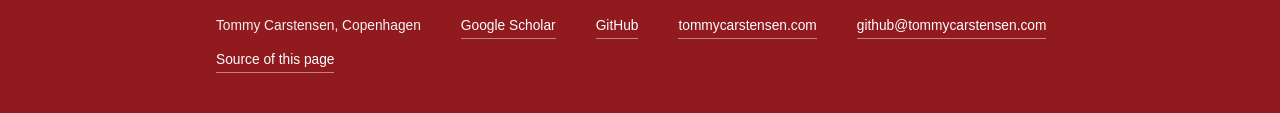
==== commit cf68eee8: "State coxstream's accuracy as measured figures Replaces 'to numerical precision' with the numbers be" ====
--- a/index.html
+++ b/index.html
@@ -103,7 +103,7 @@
       <article class="entry">
         <h3><a href="https://github.com/tommycarstensen/coxstream">coxstream</a></h3>
         <p class="entry-meta">Python · R · Cython · survival analysis</p>
-        <p>Exact out-of-core Cox proportional hazards regression. Each Newton–Raphson step becomes a sum over parquet row groups, so peak memory is flat in the number of rows while the estimates stay exact: coefficients and standard errors match <code>survival::coxph</code> and <code>lifelines</code> to numerical precision. Carries the Efron tie correction across chunk boundaries.</p>
+        <p>Exact out-of-core Cox proportional hazards regression. Each Newton–Raphson step becomes a sum over parquet row groups, so peak memory is one row group plus <em>O(p&sup2;)</em> state rather than the whole table. The estimates stay exact: coefficients agree with R's <code>survival::coxph</code> to 2e-14 at two million rows, and with <code>lifelines</code> to 3e-14 on data rounded to 120 distinct event times, where ties necessarily straddle chunk boundaries. Standard errors agree to 2e-13.</p>
         <p class="entry-links">
           <a href="https://pypi.org/project/coxstream/">pip install coxstream</a>
           <span aria-hidden="true">/</span>
